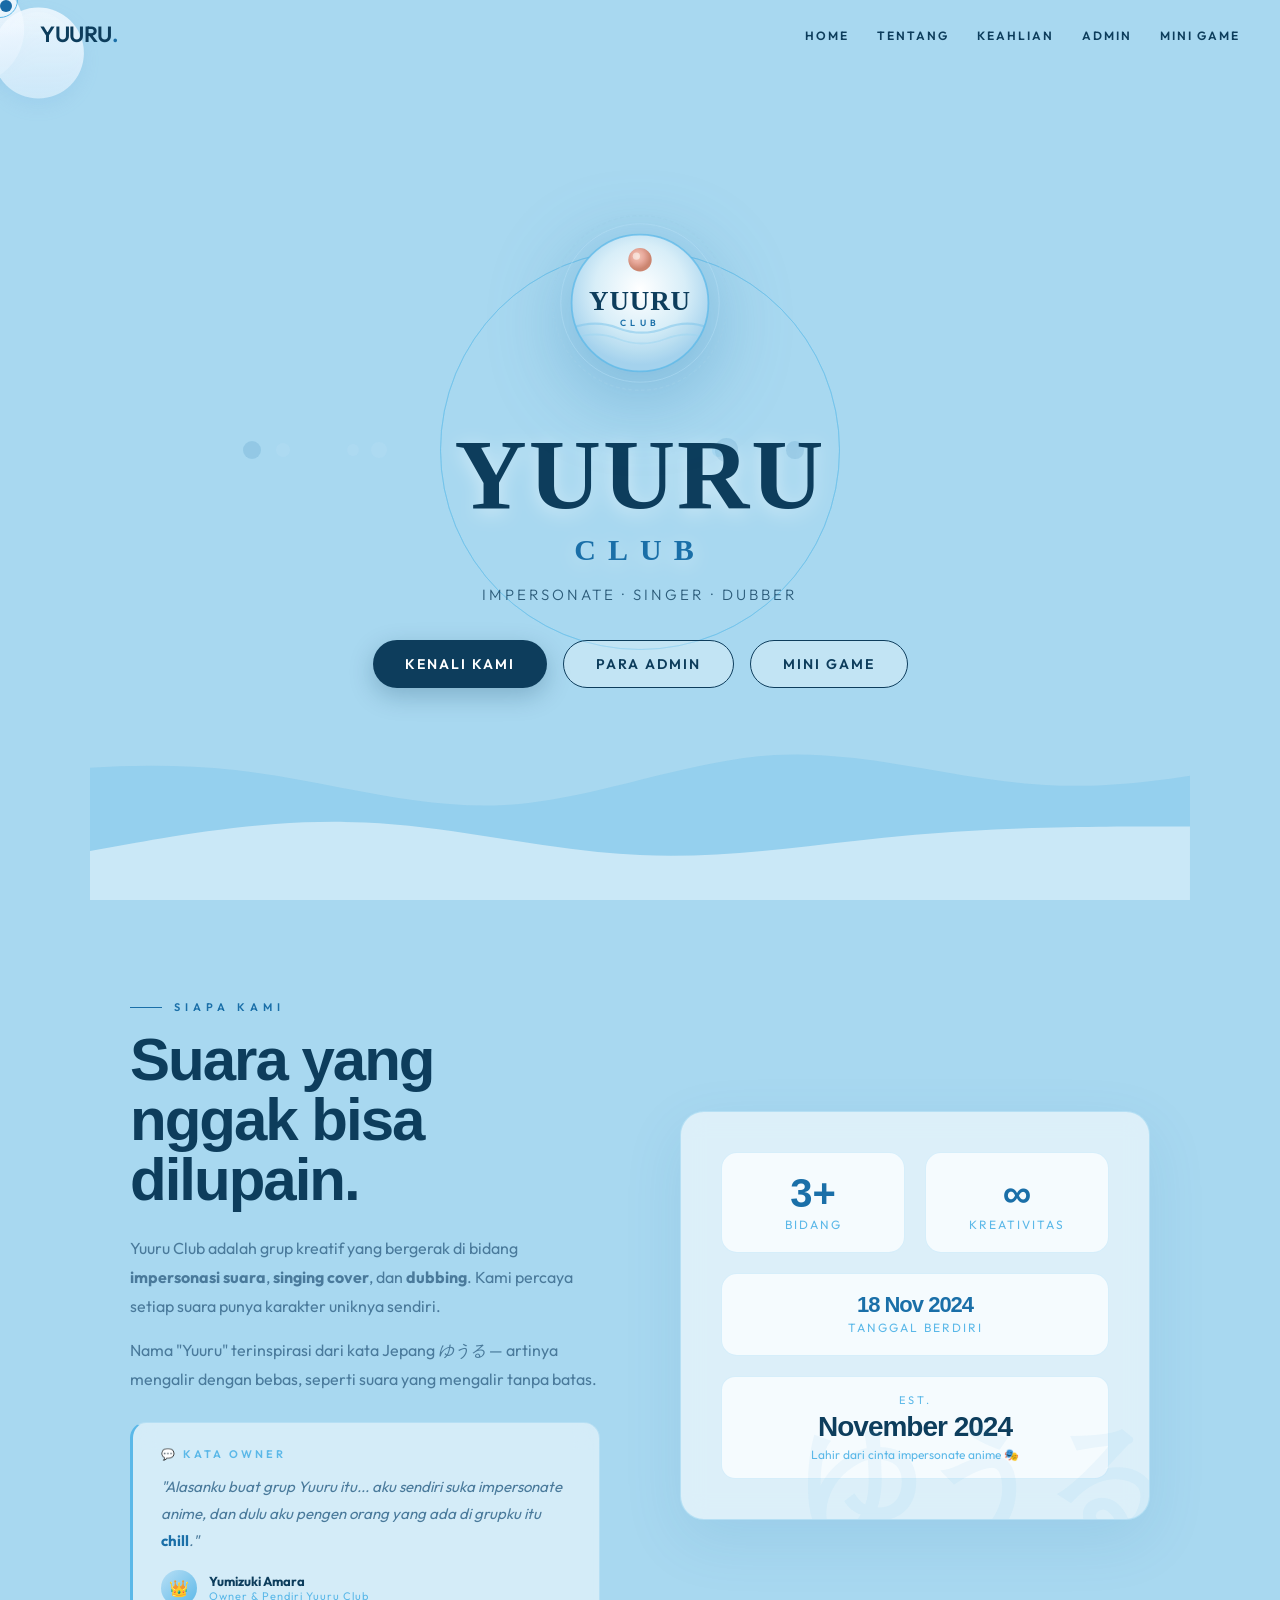
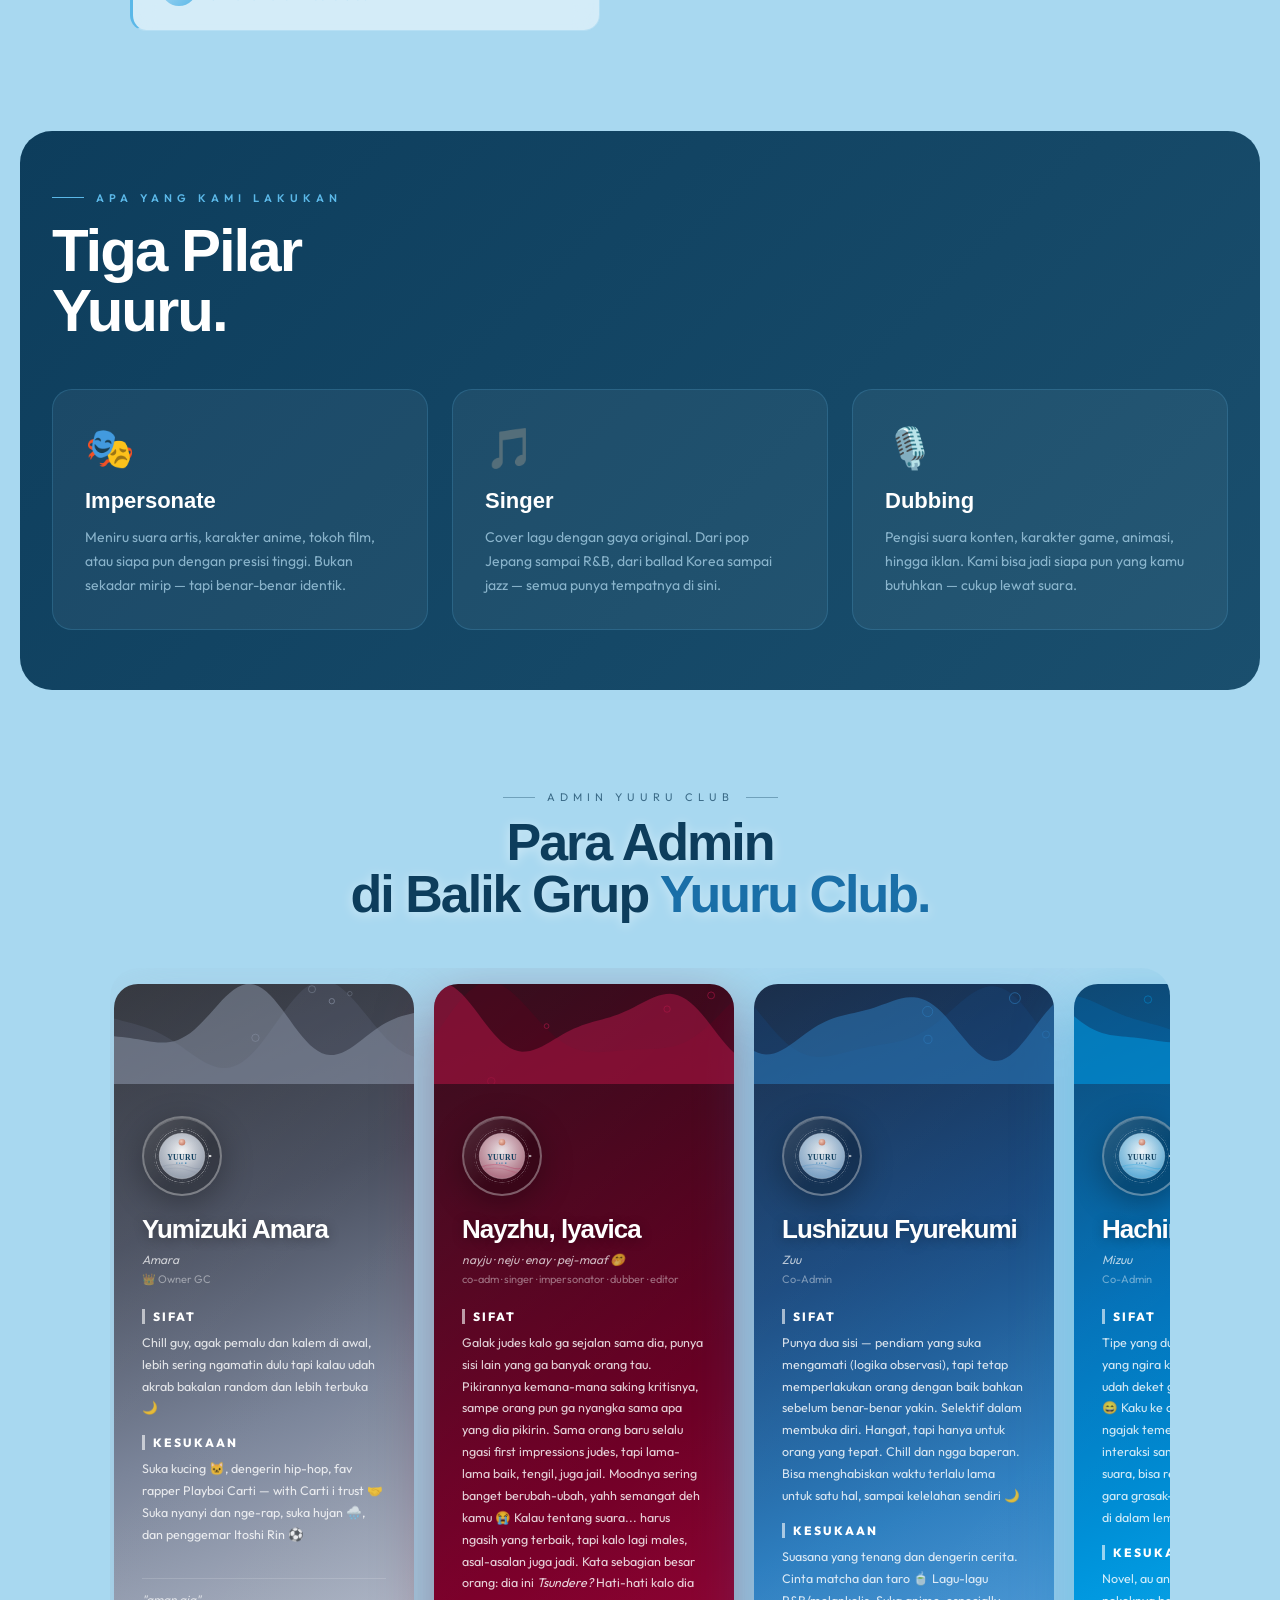
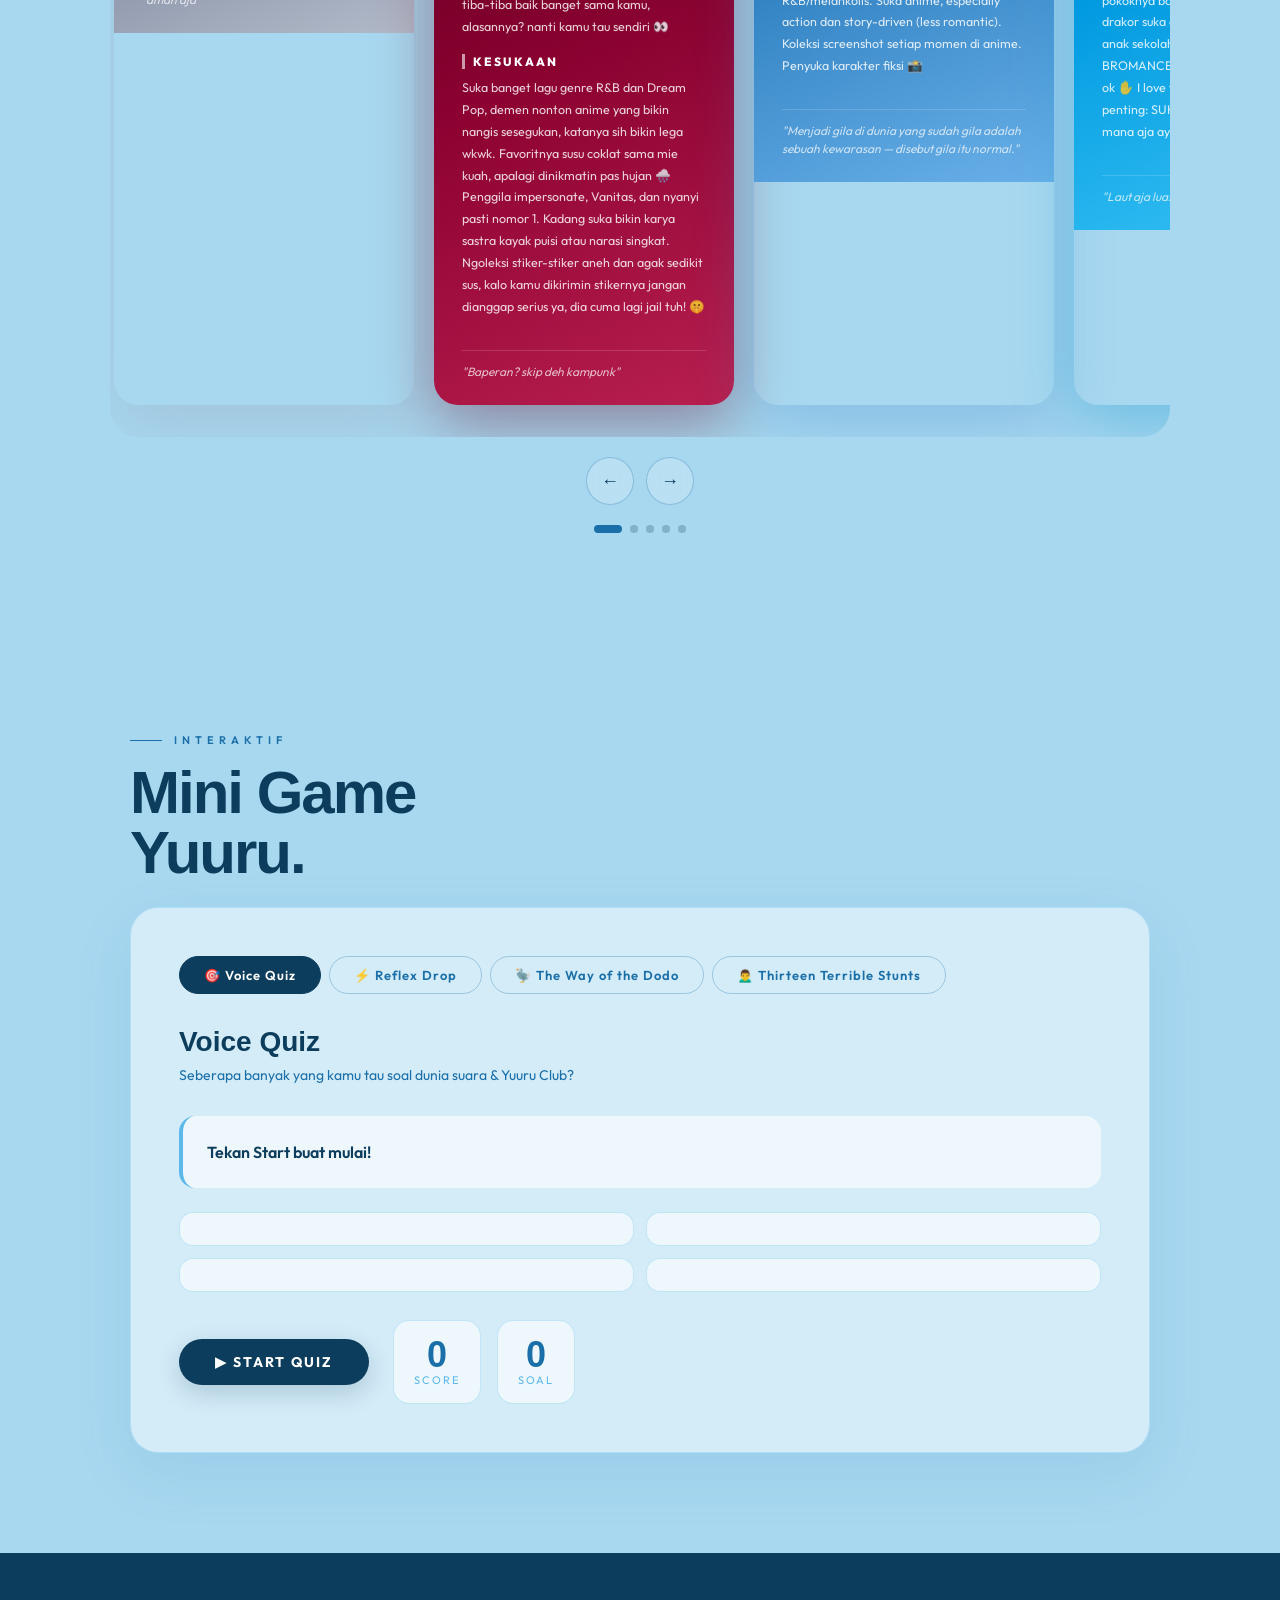
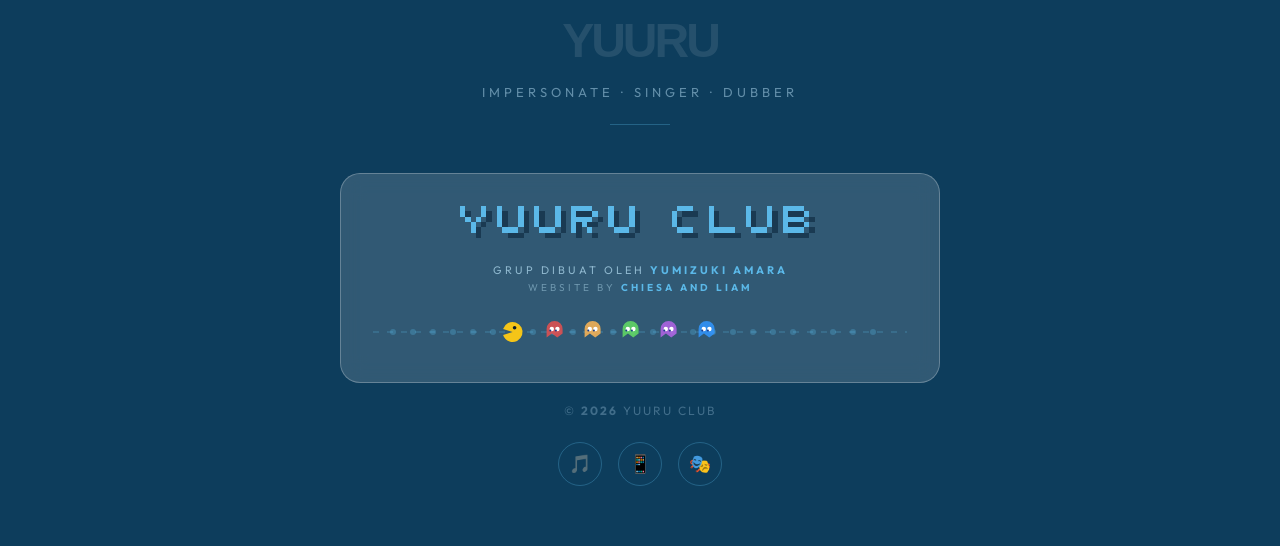
==== (index).html @ ce38c7dd "Rename index.html to (index).html" ====
<!DOCTYPE html>
<html lang="id">

<head>
  <meta charset="UTF-8">
  <meta name="viewport"
    content="width=device-width, initial-scale=1.0, maximum-scale=1.0, user-scalable=no, viewport-fit=cover">
  <meta name="apple-mobile-web-app-capable" content="yes">
  <title>YUURU CLUB</title>
  <link
    href="https://fonts.googleapis.com/css2?family=Playfair+Display:ital,wght@1,900&family=Outfit:wght@300;400;500;600;800&family=Press+Start+2P&display=swap"
    rel="stylesheet">

  <link rel="stylesheet" href="css/style.css">
  <style>
    /* Custom scrollbar for WebKit browsers */
    ::-webkit-scrollbar {
      width: 8px;
      height: 8px;
    }

    ::-webkit-scrollbar-track {
      background: transparent;
    }

    ::-webkit-scrollbar-thumb {
      background: rgba(255, 255, 255, 0.2);
      border-radius: 4px;
    }

    ::-webkit-scrollbar-thumb:hover {
      background: rgba(255, 255, 255, 0.4);
    }

    #year {
      font-weight: bold;
    }
  </style>
</head>

<body>

  <canvas id="bgCanvas"></canvas>
  <div class="cursor" id="cursor"></div>
  <div class="cursor-ring" id="cursorRing"></div>

  <!-- NAV -->
  <nav id="navbar">
    <div class="nav-brand">YUURU<span>.</span></div>
    <ul class="nav-links">
      <li><a href="#hero" data-scroll>Home</a></li>
      <li><a href="#about" data-scroll>Tentang</a></li>
      <li><a href="#skills" data-scroll>Keahlian</a></li>
      <li><a href="#admin-section" data-scroll>Admin</a></li>
      <li><a href="#game" data-scroll>Mini Game</a></li>
    </ul>
  </nav>

  <!-- HERO -->
  <section id="hero">
    <div class="wave-bg"></div>
    <div class="wave-bg2"></div>
    <div class="ripple-ring"
      style="width:400px;height:400px;top:50%;left:50%;transform:translate(-50%,-50%);animation-duration:4s;"></div>
    <div class="ripple-ring"
      style="width:400px;height:400px;top:50%;left:50%;transform:translate(-50%,-50%);animation-duration:4s;animation-delay:1.3s;">
    </div>
    <div class="ripple-ring"
      style="width:400px;height:400px;top:50%;left:50%;transform:translate(-50%,-50%);animation-duration:4s;animation-delay:2.6s;">
    </div>

    <div class="hero-content">
      <div class="logo-circle">
        <svg viewBox="0 0 200 200" xmlns="http://www.w3.org/2000/svg" width="180" height="180">
          <defs>
            <radialGradient id="bgGrad" cx="50%" cy="40%" r="55%">
              <stop offset="0%" stop-color="#ffffff" />
              <stop offset="60%" stop-color="#d8eef8" />
              <stop offset="100%" stop-color="#a8d4ee" />
            </radialGradient>
            <radialGradient id="orbGrad" cx="40%" cy="35%" r="55%">
              <stop offset="0%" stop-color="#f5c4b0" />
              <stop offset="50%" stop-color="#e8a090" />
              <stop offset="100%" stop-color="#c87860" />
            </radialGradient>
            <clipPath id="circleClip">
              <circle cx="100" cy="100" r="76" />
            </clipPath>
          </defs>
          <circle cx="100" cy="100" r="97" fill="none" stroke="#9ecfe8" stroke-width="1.5" stroke-dasharray="4 3"
            opacity="0.6" />
          <circle cx="100" cy="100" r="88" fill="none" stroke="#b8dff5" stroke-width="1" opacity="0.5" />
          <circle cx="100" cy="100" r="76" fill="url(#bgGrad)" />
          <g clip-path="url(#circleClip)" opacity="0.55">
            <path d="M24,128 Q50,118 76,128 Q102,138 128,128 Q154,118 176,128" fill="none" stroke="#7ec5ea"
              stroke-width="2.5" stroke-linecap="round" />
            <path d="M24,140 Q50,130 76,140 Q102,150 128,140 Q154,130 176,140" fill="none" stroke="#9ed5ee"
              stroke-width="2" stroke-linecap="round" />
            <path d="M24,128 Q50,118 76,128 Q102,138 128,128 Q154,118 176,128 L176,180 L24,180 Z" fill="#7ec5ea"
              fill-opacity="0.12" />
          </g>
          <circle cx="100" cy="52" r="13" fill="url(#orbGrad)" opacity="0.9" />
          <circle cx="96" cy="48" r="4" fill="rgba(255,255,255,0.5)" />
          <text x="100" y="108" text-anchor="middle" font-family="'Zen Kaku Gothic New',Georgia,serif" font-size="30"
            font-weight="900" fill="#0d3d5c" letter-spacing="1">YUURU</text>
          <text x="100" y="126" text-anchor="middle" font-family="'Outfit',Arial,sans-serif" font-size="10"
            font-weight="600" fill="#1a6fa8" letter-spacing="5">CLUB</text>
          <circle cx="100" cy="100" r="76" fill="none" stroke="#5bb8e8" stroke-width="2" opacity="0.7" />
        </svg>
      </div>
      <h1 class="hero-title">YUURU<span class="club">CLUB</span></h1>
      <p class="hero-tagline">Impersonate · Singer · Dubber</p>
      <div class="hero-btns">
        <button class="btn-primary" onclick="smooth(event,'about')">Kenali Kami</button>
        <button class="btn-outline" onclick="smooth(event,'admin-section')">Para Admin</button>
        <button class="btn-outline" onclick="smooth(event,'game')">Mini Game</button>
      </div>
    </div>
  </section>

  <!-- ABOUT -->
  <section id="about">
    <div class="about-text fade-up">
      <div class="section-label">Siapa Kami</div>
      <h2 class="section-title">Suara yang<br>nggak bisa<br>dilupain.</h2>
      <p>Yuuru Club adalah grup kreatif yang bergerak di bidang <strong>impersonasi suara</strong>, <strong>singing
          cover</strong>, dan <strong>dubbing</strong>. Kami percaya setiap suara punya karakter uniknya sendiri.</p>
      <p>Nama "Yuuru" terinspirasi dari kata Jepang <em>ゆうる</em> — artinya mengalir dengan bebas, seperti suara yang
        mengalir tanpa batas.</p>
      <div
        style="margin-top:28px;background:rgba(255,255,255,0.5);backdrop-filter:blur(12px);border:1px solid rgba(91,184,232,0.25);border-left:3px solid var(--sky);border-radius:16px;padding:24px 28px;">
        <div
          style="font-size:11px;letter-spacing:3px;text-transform:uppercase;color:var(--sky);margin-bottom:12px;font-weight:600">
          💬 Kata Owner</div>
        <p style="font-size:15px;line-height:1.8;color:#4a7a9b;font-style:italic;margin:0">"Alasanku buat grup Yuuru
          itu... aku sendiri suka impersonate anime, dan dulu aku pengen orang yang ada di grupku itu <strong
            style="color:var(--ocean);font-style:normal">chill</strong>."</p>
        <div style="margin-top:16px;display:flex;align-items:center;gap:12px;">
          <div
            style="width:36px;height:36px;border-radius:50%;background:linear-gradient(135deg,var(--mist),var(--sky));display:flex;align-items:center;justify-content:center;font-size:16px">
            👑</div>
          <div>
            <div style="font-size:13px;font-weight:700;color:var(--deep)">Yumizuki Amara</div>
            <div style="font-size:11px;color:var(--sky);letter-spacing:1px">Owner & Pendiri Yuuru Club</div>
          </div>
        </div>
      </div>
    </div>
    <div class="about-visual fade-up" style="animation-delay:0.2s">
      <div class="about-card">
        <div class="stat-grid">
          <div class="stat-item">
            <div class="stat-num">3+</div>
            <div class="stat-label">Bidang</div>
          </div>
          <div class="stat-item">
            <div class="stat-num">∞</div>
            <div class="stat-label">Kreativitas</div>
          </div>
          <div class="stat-item" style="grid-column:1/-1">
            <div class="stat-num" style="font-size:22px;letter-spacing:-1px">18 Nov 2024</div>
            <div class="stat-label">Tanggal Berdiri</div>
          </div>
        </div>
        <div
          style="margin-top:20px;background:rgba(255,255,255,0.7);border-radius:14px;padding:16px 20px;border:1px solid rgba(91,184,232,0.2);text-align:center;">
          <div style="font-size:11px;letter-spacing:3px;text-transform:uppercase;color:var(--sky);margin-bottom:4px">
            Est.</div>
          <div
            style="font-family:'Zen Kaku Gothic New',sans-serif;font-size:28px;font-weight:900;color:var(--deep);letter-spacing:-1px">
            November 2024</div>
          <div style="font-size:12px;color:var(--sky);margin-top:4px">Lahir dari cinta impersonate anime 🎭</div>
        </div>
      </div>
    </div>
  </section>

  <!-- SKILLS -->
  <div id="skills"
    style="border-radius:32px;margin:0 20px;padding:60px 32px;overflow:hidden;position:relative;z-index:2;background:linear-gradient(135deg,var(--deep) 0%,#1a4f6e 100%);">
    <div class="section-label" style="color:var(--sky)">Apa yang Kami Lakukan</div>
    <h2 class="section-title" style="color:#fff">Tiga Pilar<br>Yuuru.</h2>
    <div class="skills-grid">
      <div class="skill-card fade-up">
        <div class="skill-icon">🎭</div>
        <div class="skill-name">Impersonate</div>
        <div class="skill-desc">Meniru suara artis, karakter anime, tokoh film, atau siapa pun dengan presisi tinggi.
          Bukan sekadar mirip — tapi benar-benar identik.</div>
      </div>
      <div class="skill-card fade-up" style="animation-delay:0.15s">
        <div class="skill-icon">🎵</div>
        <div class="skill-name">Singer</div>
        <div class="skill-desc">Cover lagu dengan gaya original. Dari pop Jepang sampai R&B, dari ballad Korea sampai
          jazz — semua punya tempatnya di sini.</div>
      </div>
      <div class="skill-card fade-up" style="animation-delay:0.3s">
        <div class="skill-icon">🎙️</div>
        <div class="skill-name">Dubbing</div>
        <div class="skill-desc">Pengisi suara konten, karakter game, animasi, hingga iklan. Kami bisa jadi siapa pun
          yang kamu butuhkan — cukup lewat suara.</div>
      </div>
    </div>
  </div>

  <!-- ADMIN CARDS -->
  <div id="admin-section">
    <div class="admin-header">
      <div class="label">Admin Yuuru Club</div>
      <h2>Para Admin<br>di Balik Grup <span>Yuuru Club.</span></h2>
    </div>

    <div class="slider-wrapper">
      <div class="slider-track-outer">
        <div class="slider-track" id="sliderTrack">

          <!-- CARD 1 — SILVER — AMARA -->
          <div class="admin-card" style="box-shadow:0 20px 60px rgba(150,160,180,0.35)">
            <div class="card-inner">
              <div class="card-bg"
                style="background:linear-gradient(160deg,#2a2d35 0%,#4a5060 35%,#7a8499 65%,#b0b8c8 100%)"></div>
              <div class="card-shimmer"></div>
              <canvas class="ocean-canvas" id="ocean1"></canvas>
              <div class="card-content">
                <div class="avatar-ring"><svg viewBox="0 0 200 200" width="60" height="60"
                    xmlns="http://www.w3.org/2000/svg">
                    <defs>
                      <radialGradient id="av1bg" cx="50%" cy="40%" r="55%">
                        <stop offset="0%" stop-color="rgba(255,255,255,0.95)" />
                        <stop offset="100%" stop-color="rgba(200,210,225,0.7)" />
                      </radialGradient>
                      <radialGradient id="av1orb" cx="40%" cy="35%" r="55%">
                        <stop offset="0%" stop-color="#f5c4b0" />
                        <stop offset="100%" stop-color="#c87860" />
                      </radialGradient>
                      <clipPath id="cc1">
                        <circle cx="100" cy="100" r="76" />
                      </clipPath>
                    </defs>
                    <g class="logo-spin-outer">
                      <circle cx="100" cy="100" r="94" fill="none" stroke="rgba(255,255,255,0.2)" stroke-width="1"
                        stroke-dasharray="6 4" />
                      <circle cx="100" cy="100" r="88" fill="none" stroke="rgba(255,255,255,0.4)" stroke-width="1.5" />
                      <circle cx="194" cy="100" r="4" fill="rgba(255,255,255,0.8)" />
                    </g>
                    <g class="logo-spin-inner">
                      <circle cx="100" cy="100" r="82" fill="none" stroke="rgba(255,255,255,0.15)" stroke-width="1"
                        stroke-dasharray="3 6" />
                      <circle cx="100" cy="18" r="3" fill="rgba(255,255,255,0.6)" />
                    </g>
                    <circle cx="100" cy="100" r="76" fill="url(#av1bg)" />
                    <g clip-path="url(#cc1)" opacity="0.5">
                      <path d="M24,138 Q76,118 128,138 Q154,148 176,138" fill="none" stroke="rgba(122,132,153,0.8)"
                        stroke-width="2.5" stroke-linecap="round" />
                      <path d="M24,150 Q76,130 128,150 Q154,160 176,150" fill="none" stroke="rgba(122,132,153,0.6)"
                        stroke-width="2" stroke-linecap="round" />
                      <path d="M24,138 Q76,118 128,138 L176,180 L24,180Z" fill="rgba(122,132,153,0.12)" />
                    </g>
                    <circle cx="100" cy="54" r="11" fill="url(#av1orb)" opacity="0.9" /><text x="100" y="112"
                      text-anchor="middle" font-family="'Zen Kaku Gothic New',serif" font-size="26" font-weight="900"
                      fill="#0d3d5c" letter-spacing="1">YUURU</text><text x="100" y="126" text-anchor="middle"
                      font-family="'Outfit',sans-serif" font-size="8" font-weight="600" fill="#1a6fa8"
                      letter-spacing="4">CLUB</text>
                    <circle cx="100" cy="100" r="76" fill="none" stroke="rgba(255,255,255,0.6)" stroke-width="1.5" />
                  </svg></div>
                <div class="card-name">Yumizuki Amara</div>
                <div class="card-nickname"
                  style="font-size:12px;line-height:1.6;margin-bottom:20px;color:rgba(255,255,255,0.7);font-style:italic;">
                  Amara<br><span style="font-style:normal;font-size:11px;opacity:0.6">👑 Owner GC</span></div>
                <div style="margin-bottom:16px">
                  <div
                    style="font-size:12px;letter-spacing:2px;text-transform:uppercase;color:#fff;margin-bottom:8px;font-weight:800;font-family:'Outfit',sans-serif;border-left:3px solid rgba(255,255,255,0.6);padding-left:8px;">
                    Sifat</div>
                  <p
                    style="font-size:12.5px;color:rgba(255,255,255,0.82);line-height:1.75;font-family:'Outfit',sans-serif">
                    Chill guy, agak pemalu dan kalem di awal, lebih sering ngamatin dulu tapi kalau udah akrab bakalan
                    random dan lebih terbuka 🌙</p>
                </div>
                <div style="margin-bottom:16px">
                  <div
                    style="font-size:12px;letter-spacing:2px;text-transform:uppercase;color:#fff;margin-bottom:8px;font-weight:800;font-family:'Outfit',sans-serif;border-left:3px solid rgba(255,255,255,0.6);padding-left:8px;">
                    Kesukaan</div>
                  <p
                    style="font-size:12.5px;color:rgba(255,255,255,0.82);line-height:1.75;font-family:'Outfit',sans-serif">
                    Suka kucing 🐱, dengerin hip-hop, fav rapper Playboi Carti — with Carti i trust 🤝 Suka nyanyi dan
                    nge-rap, suka hujan 🌧️, dan penggemar Itoshi Rin ⚽</p>
                </div>
              </div>
              <div class="card-quote">"aman aja"</div>
            </div>
          </div>

          <!-- CARD 2 — MAROON — NAYZHU -->
          <div class="admin-card" style="box-shadow:0 20px 60px rgba(100,0,30,0.4)">
            <div class="card-inner">
              <div class="card-bg"
                style="background:linear-gradient(160deg,#2a0010 0%,#5c0020 35%,#8b0030 65%,#b5184a 100%)"></div>
              <div class="card-shimmer"></div>
              <canvas class="ocean-canvas" id="ocean2"></canvas>
              <div class="card-content">
                <div class="avatar-ring"><svg viewBox="0 0 200 200" width="60" height="60"
                    xmlns="http://www.w3.org/2000/svg">
                    <defs>
                      <radialGradient id="av2bg" cx="50%" cy="40%" r="55%">
                        <stop offset="0%" stop-color="rgba(255,255,255,0.9)" />
                        <stop offset="100%" stop-color="rgba(255,200,215,0.6)" />
                      </radialGradient>
                      <radialGradient id="av2orb" cx="40%" cy="35%" r="55%">
                        <stop offset="0%" stop-color="#f5c4b0" />
                        <stop offset="100%" stop-color="#c87860" />
                      </radialGradient>
                      <clipPath id="cc2">
                        <circle cx="100" cy="100" r="76" />
                      </clipPath>
                    </defs>
                    <g class="logo-spin-outer">
                      <circle cx="100" cy="100" r="94" fill="none" stroke="rgba(255,255,255,0.15)" stroke-width="1"
                        stroke-dasharray="6 4" />
                      <circle cx="100" cy="100" r="88" fill="none" stroke="rgba(255,255,255,0.3)" stroke-width="1.5" />
                      <circle cx="194" cy="100" r="4" fill="rgba(255,255,255,0.6)" />
                    </g>
                    <g class="logo-spin-inner">
                      <circle cx="100" cy="100" r="82" fill="none" stroke="rgba(255,255,255,0.12)" stroke-width="1"
                        stroke-dasharray="3 6" />
                      <circle cx="100" cy="18" r="3" fill="rgba(255,255,255,0.4)" />
                    </g>
                    <circle cx="100" cy="100" r="76" fill="url(#av2bg)" />
                    <g clip-path="url(#cc2)" opacity="0.5">
                      <path d="M24,138 Q76,118 128,138 Q154,148 176,138" fill="none" stroke="rgba(181,24,74,0.8)"
                        stroke-width="2.5" stroke-linecap="round" />
                      <path d="M24,150 Q76,130 128,150 Q154,160 176,150" fill="none" stroke="rgba(181,24,74,0.6)"
                        stroke-width="2" stroke-linecap="round" />
                      <path d="M24,138 Q76,118 128,138 L176,180 L24,180Z" fill="rgba(181,24,74,0.12)" />
                    </g>
                    <circle cx="100" cy="54" r="11" fill="url(#av2orb)" opacity="0.9" /><text x="100" y="112"
                      text-anchor="middle" font-family="'Zen Kaku Gothic New',serif" font-size="26" font-weight="900"
                      fill="#0d3d5c" letter-spacing="1">YUURU</text><text x="100" y="126" text-anchor="middle"
                      font-family="'Outfit',sans-serif" font-size="8" font-weight="600" fill="#1a6fa8"
                      letter-spacing="4">CLUB</text>
                    <circle cx="100" cy="100" r="76" fill="none" stroke="rgba(255,255,255,0.5)" stroke-width="1.5" />
                  </svg></div>
                <div class="card-name">Nayzhu, lyavica</div>
                <div class="card-nickname"
                  style="font-size:12px;line-height:1.6;margin-bottom:20px;color:rgba(255,255,255,0.7);font-style:italic;">
                  nayju · neju · enay · pej-maaf 🤭<br><span style="font-style:normal;font-size:11px;opacity:0.6">co-adm
                    · singer · impersonator · dubber · editor</span></div>
                <div style="margin-bottom:16px">
                  <div
                    style="font-size:12px;letter-spacing:2px;text-transform:uppercase;color:#fff;margin-bottom:8px;font-weight:800;font-family:'Outfit',sans-serif;border-left:3px solid rgba(255,255,255,0.6);padding-left:8px;">
                    Sifat</div>
                  <p
                    style="font-size:12.5px;color:rgba(255,255,255,0.82);line-height:1.75;font-family:'Outfit',sans-serif">
                    Galak judes kalo ga sejalan sama dia, punya sisi lain yang ga banyak orang tau. Pikirannya
                    kemana-mana saking kritisnya, sampe orang pun ga nyangka sama apa yang dia pikirin. Sama orang baru
                    selalu ngasi first impressions judes, tapi lama-lama baik, tengil, juga jail. Moodnya sering banget
                    berubah-ubah, yahh semangat deh kamu 😭 Kalau tentang suara... harus ngasih yang terbaik, tapi kalo
                    lagi males, asal-asalan juga jadi. Kata sebagian besar orang: dia ini <em>Tsundere?</em> Hati-hati
                    kalo dia tiba-tiba baik banget sama kamu, alasannya? nanti kamu tau sendiri 👀</p>
                </div>
                <div style="margin-bottom:16px">
                  <div
                    style="font-size:12px;letter-spacing:2px;text-transform:uppercase;color:#fff;margin-bottom:8px;font-weight:800;font-family:'Outfit',sans-serif;border-left:3px solid rgba(255,255,255,0.6);padding-left:8px;">
                    Kesukaan</div>
                  <p
                    style="font-size:12.5px;color:rgba(255,255,255,0.82);line-height:1.75;font-family:'Outfit',sans-serif">
                    Suka banget lagu genre R&B dan Dream Pop, demen nonton anime yang bikin nangis sesegukan, katanya
                    sih bikin lega wkwk. Favoritnya susu coklat sama mie kuah, apalagi dinikmatin pas hujan 🌧️ Penggila
                    impersonate, Vanitas, dan nyanyi pasti nomor 1. Kadang suka bikin karya sastra kayak puisi atau
                    narasi singkat. Ngoleksi stiker-stiker aneh dan agak sedikit sus, kalo kamu dikirimin stikernya
                    jangan dianggap serius ya, dia cuma lagi jail tuh! 🤫</p>
                </div>
              </div>
              <div class="card-quote">"Baperan? skip deh kampunk"</div>
            </div>
          </div>

          <!-- CARD 3 — BIRU LANGIT — ZUU -->
          <div class="admin-card" style="box-shadow:0 20px 60px rgba(56,130,200,0.3)">
            <div class="card-inner">
              <div class="card-bg"
                style="background:linear-gradient(160deg,#0d2240 0%,#1a4a80 35%,#2e7fc0 65%,#64aee8 100%)"></div>
              <div class="card-shimmer"></div>
              <canvas class="ocean-canvas" id="ocean3"></canvas>
              <div class="card-content">
                <div class="avatar-ring"><svg viewBox="0 0 200 200" width="60" height="60"
                    xmlns="http://www.w3.org/2000/svg">
                    <defs>
                      <radialGradient id="av3bg" cx="50%" cy="40%" r="55%">
                        <stop offset="0%" stop-color="rgba(255,255,255,0.9)" />
                        <stop offset="100%" stop-color="rgba(180,215,245,0.7)" />
                      </radialGradient>
                      <radialGradient id="av3orb" cx="40%" cy="35%" r="55%">
                        <stop offset="0%" stop-color="#f5c4b0" />
                        <stop offset="100%" stop-color="#c87860" />
                      </radialGradient>
                      <clipPath id="cc3">
                        <circle cx="100" cy="100" r="76" />
                      </clipPath>
                    </defs>
                    <g class="logo-spin-outer">
                      <circle cx="100" cy="100" r="94" fill="none" stroke="rgba(255,255,255,0.15)" stroke-width="1"
                        stroke-dasharray="6 4" />
                      <circle cx="100" cy="100" r="88" fill="none" stroke="rgba(255,255,255,0.3)" stroke-width="1.5" />
                      <circle cx="194" cy="100" r="4" fill="rgba(255,255,255,0.6)" />
                    </g>
                    <g class="logo-spin-inner">
                      <circle cx="100" cy="100" r="82" fill="none" stroke="rgba(255,255,255,0.12)" stroke-width="1"
                        stroke-dasharray="3 6" />
                      <circle cx="100" cy="18" r="3" fill="rgba(255,255,255,0.4)" />
                    </g>
                    <circle cx="100" cy="100" r="76" fill="url(#av3bg)" />
                    <g clip-path="url(#cc3)" opacity="0.5">
                      <path d="M24,138 Q76,118 128,138 Q154,148 176,138" fill="none" stroke="rgba(46,127,192,0.8)"
                        stroke-width="2.5" stroke-linecap="round" />
                      <path d="M24,150 Q76,130 128,150 Q154,160 176,150" fill="none" stroke="rgba(46,127,192,0.6)"
                        stroke-width="2" stroke-linecap="round" />
                      <path d="M24,138 Q76,118 128,138 L176,180 L24,180Z" fill="rgba(46,127,192,0.12)" />
                    </g>
                    <circle cx="100" cy="54" r="11" fill="url(#av3orb)" opacity="0.9" /><text x="100" y="112"
                      text-anchor="middle" font-family="'Zen Kaku Gothic New',serif" font-size="26" font-weight="900"
                      fill="#0d3d5c" letter-spacing="1">YUURU</text><text x="100" y="126" text-anchor="middle"
                      font-family="'Outfit',sans-serif" font-size="8" font-weight="600" fill="#1a6fa8"
                      letter-spacing="4">CLUB</text>
                    <circle cx="100" cy="100" r="76" fill="none" stroke="rgba(255,255,255,0.5)" stroke-width="1.5" />
                  </svg></div>
                <div class="card-name">Lushizuu Fyurekumi</div>
                <div class="card-nickname"
                  style="font-size:12px;line-height:1.6;margin-bottom:20px;color:rgba(255,255,255,0.7);font-style:italic;">
                  Zuu<br><span style="font-style:normal;font-size:11px;opacity:0.6">Co-Admin</span></div>
                <div style="margin-bottom:16px">
                  <div
                    style="font-size:12px;letter-spacing:2px;text-transform:uppercase;color:#fff;margin-bottom:8px;font-weight:800;font-family:'Outfit',sans-serif;border-left:3px solid rgba(255,255,255,0.6);padding-left:8px;">
                    Sifat</div>
                  <p
                    style="font-size:12.5px;color:rgba(255,255,255,0.82);line-height:1.75;font-family:'Outfit',sans-serif">
                    Punya dua sisi — pendiam yang suka mengamati (logika observasi), tapi tetap memperlakukan orang
                    dengan baik bahkan sebelum benar-benar yakin. Selektif dalam membuka diri. Hangat, tapi hanya untuk
                    orang yang tepat. Chill dan ngga baperan. Bisa menghabiskan waktu terlalu lama untuk satu hal,
                    sampai kelelahan sendiri 🌙</p>
                </div>
                <div style="margin-bottom:16px">
                  <div
                    style="font-size:12px;letter-spacing:2px;text-transform:uppercase;color:#fff;margin-bottom:8px;font-weight:800;font-family:'Outfit',sans-serif;border-left:3px solid rgba(255,255,255,0.6);padding-left:8px;">
                    Kesukaan</div>
                  <p
                    style="font-size:12.5px;color:rgba(255,255,255,0.82);line-height:1.75;font-family:'Outfit',sans-serif">
                    Suasana yang tenang dan dengerin cerita. Cinta matcha dan taro 🍵 Lagu-lagu R&B/melankolis. Suka
                    anime, especially action dan story-driven (less romantic). Koleksi screenshot setiap momen di anime.
                    Penyuka karakter fiksi 📸</p>
                </div>
              </div>
              <div class="card-quote">"Menjadi gila di dunia yang sudah gila adalah sebuah kewarasan — disebut gila itu
                normal."</div>
            </div>
          </div>

          <!-- CARD 4 — BIRU LAUT — MIZUU -->
          <div class="admin-card" style="box-shadow:0 20px 60px rgba(0,140,200,0.35)">
            <div class="card-inner">
              <div class="card-bg"
                style="background:linear-gradient(160deg,#003d6b 0%,#0070b8 35%,#0099e0 65%,#33c1f5 100%)"></div>
              <div class="card-shimmer"></div>
              <canvas class="ocean-canvas" id="ocean4"></canvas>
              <div class="card-content">
                <div class="avatar-ring"><svg viewBox="0 0 200 200" width="60" height="60"
                    xmlns="http://www.w3.org/2000/svg">
                    <defs>
                      <radialGradient id="av4bg" cx="50%" cy="40%" r="55%">
                        <stop offset="0%" stop-color="rgba(255,255,255,0.95)" />
                        <stop offset="100%" stop-color="rgba(150,220,255,0.7)" />
                      </radialGradient>
                      <radialGradient id="av4orb" cx="40%" cy="35%" r="55%">
                        <stop offset="0%" stop-color="#f5c4b0" />
                        <stop offset="100%" stop-color="#c87860" />
                      </radialGradient>
                      <clipPath id="cc4">
                        <circle cx="100" cy="100" r="76" />
                      </clipPath>
                    </defs>
                    <g class="logo-spin-outer">
                      <circle cx="100" cy="100" r="94" fill="none" stroke="rgba(255,255,255,0.15)" stroke-width="1"
                        stroke-dasharray="6 4" />
                      <circle cx="100" cy="100" r="88" fill="none" stroke="rgba(255,255,255,0.3)" stroke-width="1.5" />
                      <circle cx="194" cy="100" r="4" fill="rgba(255,255,255,0.6)" />
                    </g>
                    <g class="logo-spin-inner">
                      <circle cx="100" cy="100" r="82" fill="none" stroke="rgba(255,255,255,0.12)" stroke-width="1"
                        stroke-dasharray="3 6" />
                      <circle cx="100" cy="18" r="3" fill="rgba(255,255,255,0.4)" />
                    </g>
                    <circle cx="100" cy="100" r="76" fill="url(#av4bg)" />
                    <g clip-path="url(#cc4)" opacity="0.5">
                      <path d="M24,138 Q76,118 128,138 Q154,148 176,138" fill="none" stroke="rgba(0,153,224,0.8)"
                        stroke-width="2.5" stroke-linecap="round" />
                      <path d="M24,150 Q76,130 128,150 Q154,160 176,150" fill="none" stroke="rgba(0,153,224,0.6)"
                        stroke-width="2" stroke-linecap="round" />
                      <path d="M24,138 Q76,118 128,138 L176,180 L24,180Z" fill="rgba(0,153,224,0.12)" />
                    </g>
                    <circle cx="100" cy="54" r="11" fill="url(#av4orb)" opacity="0.9" /><text x="100" y="112"
                      text-anchor="middle" font-family="'Zen Kaku Gothic New',serif" font-size="26" font-weight="900"
                      fill="#0d3d5c" letter-spacing="1">YUURU</text><text x="100" y="126" text-anchor="middle"
                      font-family="'Outfit',sans-serif" font-size="8" font-weight="600" fill="#1a6fa8"
                      letter-spacing="4">CLUB</text>
                    <circle cx="100" cy="100" r="76" fill="none" stroke="rgba(255,255,255,0.5)" stroke-width="1.5" />
                  </svg></div>
                <div class="card-name">Hachimizuu</div>
                <div class="card-nickname"
                  style="font-size:12px;line-height:1.6;margin-bottom:20px;color:rgba(255,255,255,0.7);font-style:italic;">
                  Mizuu<br><span style="font-style:normal;font-size:11px;opacity:0.6">Co-Admin</span></div>
                <div style="margin-bottom:16px">
                  <div
                    style="font-size:12px;letter-spacing:2px;text-transform:uppercase;color:#fff;margin-bottom:8px;font-weight:800;font-family:'Outfit',sans-serif;border-left:3px solid rgba(255,255,255,0.6);padding-left:8px;">
                    Sifat</div>
                  <p
                    style="font-size:12.5px;color:rgba(255,255,255,0.82);line-height:1.75;font-family:'Outfit',sans-serif">
                    Tipe yang duluan ngajak kenalan — banyak yang ngira kalem dan ramah, padahal kalo udah deket gabisa
                    diem dan ceplas-ceplos 😄 Kaku ke orang baru, tapi jangan ragu ngajak temenan, dia seneng banget
                    interaksi sama orang baru! Perfeksionis soal suara, bisa rekam berpuluh-puluh kali gara-gara
                    grasak-grusuk — bahkan rela rekaman di dalam lemari kalau rumah lagi berisik 🗄️</p>
                </div>
                <div style="margin-bottom:16px">
                  <div
                    style="font-size:12px;letter-spacing:2px;text-transform:uppercase;color:#fff;margin-bottom:8px;font-weight:800;font-family:'Outfit',sans-serif;border-left:3px solid rgba(255,255,255,0.6);padding-left:8px;">
                    Kesukaan</div>
                  <p
                    style="font-size:12.5px;color:rgba(255,255,255,0.82);line-height:1.75;font-family:'Outfit',sans-serif">
                    Novel, au angst, anime, drakor, kpop — pokoknya banyak! Anime suka genre action, drakor suka
                    action-thriller apalagi yang anak sekolah berantem. Yang paling suka BROMANCE kpop — bromance ya,
                    not BL ok ✋ I love friendship! Dan yang paling penting: SUKA LAUT banget banget 🌊 ke mana aja ayo,
                    asal ada laut!</p>
                </div>
              </div>
              <div class="card-quote">"Laut aja luas, masa hati aku sempit."</div>
            </div>
          </div>

          <!-- CARD 5 — TELUR ASIN — SEBAS -->
          <div class="admin-card" style="box-shadow:0 20px 60px rgba(80,140,150,0.3)">
            <div class="card-inner">
              <div class="card-bg"
                style="background:linear-gradient(160deg,#1a3a3f 0%,#2a6570 35%,#4a9aa8 65%,#7ec8d4 100%)"></div>
              <div class="card-shimmer"></div>
              <canvas class="ocean-canvas" id="ocean5"></canvas>
              <div class="card-content">
                <div class="avatar-ring"><svg viewBox="0 0 200 200" width="60" height="60"
                    xmlns="http://www.w3.org/2000/svg">
                    <defs>
                      <radialGradient id="av5bg" cx="50%" cy="40%" r="55%">
                        <stop offset="0%" stop-color="rgba(255,255,255,0.9)" />
                        <stop offset="100%" stop-color="rgba(180,220,225,0.6)" />
                      </radialGradient>
                      <radialGradient id="av5orb" cx="40%" cy="35%" r="55%">
                        <stop offset="0%" stop-color="#f5c4b0" />
                        <stop offset="100%" stop-color="#c87860" />
                      </radialGradient>
                      <clipPath id="cc5">
                        <circle cx="100" cy="100" r="76" />
                      </clipPath>
                    </defs>
                    <g class="logo-spin-outer">
                      <circle cx="100" cy="100" r="94" fill="none" stroke="rgba(255,255,255,0.15)" stroke-width="1"
                        stroke-dasharray="6 4" />
                      <circle cx="100" cy="100" r="88" fill="none" stroke="rgba(255,255,255,0.3)" stroke-width="1.5" />
                      <circle cx="194" cy="100" r="4" fill="rgba(255,255,255,0.6)" />
                    </g>
                    <g class="logo-spin-inner">
                      <circle cx="100" cy="100" r="82" fill="none" stroke="rgba(255,255,255,0.12)" stroke-width="1"
                        stroke-dasharray="3 6" />
                      <circle cx="100" cy="18" r="3" fill="rgba(255,255,255,0.4)" />
                    </g>
                    <circle cx="100" cy="100" r="76" fill="url(#av5bg)" />
                    <g clip-path="url(#cc5)" opacity="0.5">
                      <path d="M24,138 Q76,118 128,138 Q154,148 176,138" fill="none" stroke="rgba(74,154,168,0.8)"
                        stroke-width="2.5" stroke-linecap="round" />
                      <path d="M24,150 Q76,130 128,150 Q154,160 176,150" fill="none" stroke="rgba(74,154,168,0.6)"
                        stroke-width="2" stroke-linecap="round" />
                      <path d="M24,138 Q76,118 128,138 L176,180 L24,180Z" fill="rgba(74,154,168,0.12)" />
                    </g>
                    <circle cx="100" cy="54" r="11" fill="url(#av5orb)" opacity="0.9" /><text x="100" y="112"
                      text-anchor="middle" font-family="'Zen Kaku Gothic New',serif" font-size="26" font-weight="900"
                      fill="#0d3d5c" letter-spacing="1">YUURU</text><text x="100" y="126" text-anchor="middle"
                      font-family="'Outfit',sans-serif" font-size="8" font-weight="600" fill="#1a6fa8"
                      letter-spacing="4">CLUB</text>
                    <circle cx="100" cy="100" r="76" fill="none" stroke="rgba(255,255,255,0.5)" stroke-width="1.5" />
                  </svg></div>
                <div class="card-name">Tamaya Rei (Sebas)</div>
                <div class="card-nickname"
                  style="font-size:12px;line-height:1.6;margin-bottom:20px;color:rgba(255,255,255,0.7);font-style:italic;">
                  Sebas · Tama<br><span style="font-style:normal;font-size:11px;opacity:0.6">co-adm · multi role</span>
                </div>
                <div style="margin-bottom:16px">
                  <div
                    style="font-size:12px;letter-spacing:2px;text-transform:uppercase;color:#fff;margin-bottom:8px;font-weight:800;font-family:'Outfit',sans-serif;border-left:3px solid rgba(255,255,255,0.6);padding-left:8px;">
                    Sifat</div>
                  <p
                    style="font-size:12.5px;color:rgba(255,255,255,0.82);line-height:1.75;font-family:'Outfit',sans-serif">
                    Orangnya asik, suka bercanda dan absurd dari segi sifat, tapi tetep tegas sebagai admin Yuuru.
                    Selera humor yang selalu nyambung dalam segala hal, perhatian ke semua admin dan member Yuuru.
                    Selalu asik ke orang baru, dan kalo udah kenal lama... makin absurd dan seru buat diajak ngobrol dan
                    ketawa bareng 😄</p>
                </div>
                <div style="margin-bottom:16px">
                  <div
                    style="font-size:12px;letter-spacing:2px;text-transform:uppercase;color:#fff;margin-bottom:8px;font-weight:800;font-family:'Outfit',sans-serif;border-left:3px solid rgba(255,255,255,0.6);padding-left:8px;">
                    Kesukaan</div>
                  <p
                    style="font-size:12.5px;color:rgba(255,255,255,0.82);line-height:1.75;font-family:'Outfit',sans-serif">
                    Suka lagu rap dan lagu Jepang. Rap favoritnya Godzilla, Just Landed in Brooklyn, dll. Lagu Jepang
                    yang disukai: Yoru ni Kakeru, Overdose, Matsuri 🎵</p>
                </div>
              </div>
              <div class="card-quote">"Lu rispekhh lu asikhh gw asikhh kita asikhh"</div>
            </div>
          </div>

        </div>
      </div>
      <div class="slider-arrows">
        <button class="arrow-btn" onclick="slide(-1)">←</button>
        <button class="arrow-btn" onclick="slide(1)">→</button>
      </div>
      <div class="slider-dots" id="sliderDots"></div>
    </div>
  </div>

  <!-- GAME -->
  <section id="game">
    <div class="section-label fade-up">Interaktif</div>
    <h2 class="section-title fade-up">Mini Game<br>Yuuru.</h2>
    <div class="game-container fade-up">
      <div class="game-tabs">
        <button class="tab-btn active" onclick="switchGame('quiz')">🎯 Voice Quiz</button>
        <button class="tab-btn" onclick="switchGame('reflex')">⚡ Reflex Drop</button>
        <!-- <button class="tab-btn" onclick="switchGame('pitch')">🎵 Pitch Match</button> -->
        <button class="tab-btn" onclick="window.location.href='assets/thewayofthedodo.html'">🦤 The Way of the
          Dodo</button>
        <button class="tab-btn" onclick="window.location.href='assets/thirteenterriblestunts.html'">🙍‍♂️ Thirteen
          Terrible Stunts</button>

      </div>
      <div id="quizGame">
        <div class="game-title">Voice Quiz</div>
        <div class="game-subtitle">Seberapa banyak yang kamu tau soal dunia suara & Yuuru Club?</div>
        <div class="quiz-question" id="quizQuestion">Tekan Start buat mulai!</div>
        <div class="quiz-options"><button class="quiz-opt" id="qo1" onclick="answerQuiz(0)" disabled></button><button
            class="quiz-opt" id="qo2" onclick="answerQuiz(1)" disabled></button><button class="quiz-opt" id="qo3"
            onclick="answerQuiz(2)" disabled></button><button class="quiz-opt" id="qo4" onclick="answerQuiz(3)"
            disabled></button></div>
        <div style="display:flex;align-items:center;gap:24px;margin-top:28px;flex-wrap:wrap">
          <button class="game-btn" id="quizStartBtn" onclick="startQuiz()">▶ Start Quiz</button>
          <div class="game-score-display">
            <div class="score-box">
              <div class="score-num" id="quizScore">0</div>
              <div class="score-label">Score</div>
            </div>
            <div class="score-box">
              <div class="score-num" id="quizQ">0</div>
              <div class="score-label">Soal</div>
            </div>
          </div>
          <div class="game-result" id="quizResult"></div>
        </div>
      </div>
      <div id="reflexGame" style="display:none">
        <div class="game-title">Reflex Drop ⚡</div>
        <div class="game-subtitle">Klik lingkaran biru secepat mungkin sebelum hilang!</div>
        <div id="reflexArena"
          style="width:100%;height:280px;background:linear-gradient(135deg,rgba(13,61,92,0.9),rgba(26,111,168,0.7));border-radius:20px;position:relative;overflow:hidden;border:1px solid rgba(91,184,232,0.3);margin-bottom:24px;">
          <div
            style="position:absolute;top:50%;left:50%;transform:translate(-50%,-50%);text-align:center;color:rgba(255,255,255,0.4);font-size:14px;letter-spacing:2px"
            id="reflexHint">Tekan Start!</div>
        </div>
        <div style="display:flex;align-items:center;gap:24px;flex-wrap:wrap">
          <button class="game-btn" id="reflexStartBtn" onclick="startReflex()">▶ Start</button>
          <div class="game-score-display">
            <div class="score-box">
              <div class="score-num" id="reflexScore">0</div>
              <div class="score-label">Hit</div>
            </div>
            <div class="score-box">
              <div class="score-num" id="reflexMiss">0</div>
              <div class="score-label">Miss</div>
            </div>
            <div class="score-box">
              <div class="score-num" id="reflexTime">20</div>
              <div class="score-label">Detik</div>
            </div>
          </div>
        </div>
      </div>
      <div id="pitchGame" style="display:none">
        <div class="game-title">Pitch Match 🎵</div>
        <div class="game-subtitle">Tebak suara yang cocok buat karakter ini!</div>
        <div class="pitch-game">
          <div class="pitch-display">
            <div class="pitch-wave" id="pitchWave">
              <div class="pitch-bar idle"></div>
              <div class="pitch-bar idle"></div>
              <div class="pitch-bar idle"></div>
              <div class="pitch-bar idle"></div>
              <div class="pitch-bar idle"></div>
              <div class="pitch-bar idle"></div>
              <div class="pitch-bar idle"></div>
              <div class="pitch-bar idle"></div>
              <div class="pitch-bar idle"></div>
              <div class="pitch-bar idle"></div>
              <div class="pitch-bar idle"></div>
              <div class="pitch-bar idle"></div>
            </div>
            <div class="pitch-target" id="pitchTarget">?<small id="pitchTargetSub">Tekan Start</small></div>
          </div>
          <div style="display:grid;grid-template-columns:1fr 1fr;gap:12px;width:100%;max-width:500px">
            <button class="quiz-opt" id="pc1" disabled onclick="answerPitch(0)"></button><button class="quiz-opt"
              id="pc2" disabled onclick="answerPitch(1)"></button><button class="quiz-opt" id="pc3" disabled
              onclick="answerPitch(2)"></button><button class="quiz-opt" id="pc4" disabled
              onclick="answerPitch(3)"></button>
          </div>
          <div style="display:flex;align-items:center;gap:24px;flex-wrap:wrap;justify-content:center">
            <button class="game-btn" id="pitchStartBtn" onclick="startPitch()">▶ Start</button>
            <div class="game-score-display">
              <div class="score-box">
                <div class="score-num" id="pitchScore">0</div>
                <div class="score-label">Score</div>
              </div>
              <div class="score-box">
                <div class="score-num" id="pitchQ">0</div>
                <div class="score-label">Soal</div>
              </div>
            </div>
            <div class="game-result" id="pitchResult"></div>
          </div>
        </div>
      </div>
    </div>
  </section>

  <!-- FOOTER -->
  <footer>
    <div class="footer-brand">YUURU</div>
    <div class="footer-tagline">Impersonate · Singer · Dubber</div>
    <div class="footer-divider"></div>

    <div class="footer-card">
      <canvas id="mcText" style="image-rendering:pixelated;max-width:100%;margin-bottom:12px;"></canvas>
      <br>
      <p
        style="color:rgba(184,223,245,0.7);font-size:11px;letter-spacing:3px;text-transform:uppercase;font-family:'Outfit',sans-serif;margin-top:6px;">
        Grup dibuat oleh <strong style="color:var(--sky)">Yumizuki Amara</strong></p>
      <p
        style="color:rgba(184,223,245,0.45);font-size:10px;letter-spacing:3px;text-transform:uppercase;font-family:'Outfit',sans-serif;margin-top:4px;">
        Website by <strong style="color:var(--sky)">Chiesa and Liam</strong></p>
      <div style="position:relative;width:100%;height:36px;margin-top:20px;overflow:hidden;">
        <div
          style="position:absolute;top:50%;left:0;right:0;height:2px;transform:translateY(-50%);background:repeating-linear-gradient(90deg,rgba(91,184,232,0.2) 0px,rgba(91,184,232,0.2) 6px,transparent 6px,transparent 14px);">
        </div>
        <canvas id="pacCanvas" style="position:absolute;inset:0;width:100%;height:100%;"></canvas>
      </div>
    </div>

    <p style="color:rgba(184,223,245,0.3);font-size:12px;letter-spacing:2px;margin-top:16px">© <span id="year"></span>
      YUURU CLUB</p>
    <div class="social-links">
      <a href="#" class="social-link">🎵</a>
      <a href="#" class="social-link">📱</a>
      <a href="#" class="social-link">🎭</a>
    </div>
  </footer>

  <!-- <footer class="footer">
    <div class="footer-container">

      <div class="footer-brand">
        <h2>YUURU CLUB</h2>
        <p>Creative community & digital space.</p>
      </div>

      <div class="footer-links">
        <a href="#">Home</a>
        <a href="#">About</a>
        <a href="#">Projects</a>
        <a href="#">Contact</a>
      </div>

      <div class="footer-social">
        <a href="#">Instagram</a>
        <a href="#">Twitter</a>
        <a href="#">Discord</a>
      </div>

    </div>

    <div class="footer-bottom">
      <p>© <span id="year"></span> YUURU CLUB. All rights reserved.</p>
    </div>
  </footer>

  <style>
    .footer {
      background: #0f172a;
      color: rgba(255, 255, 255, 0.7);
      padding: 40px 20px 20px;
      font-family: Arial, sans-serif;
    }

    .footer-container {
      display: flex;
      flex-wrap: wrap;
      justify-content: space-between;
      gap: 30px;
      margin-bottom: 20px;
    }

    .footer-brand h2 {
      color: #fff;
      margin-bottom: 8px;
    }

    .footer-links a,
    .footer-social a {
      display: block;
      color: rgba(255, 255, 255, 0.7);
      text-decoration: none;
      margin-bottom: 6px;
      transition: 0.3s;
    }

    .footer-links a:hover,
    .footer-social a:hover {
      color: #38bdf8;
    }

    .footer-bottom {
      text-align: center;
      font-size: 13px;
      border-top: 1px solid rgba(255, 255, 255, 0.1);
      padding-top: 15px;
    }
  </style>

  <script>
    document.getElementById("year").textContent = new Date().getFullYear();
  </script> -->

  <script src="js/script.js"></script>
  <script>
    // Set current year in footer
    document.getElementById('year').textContent = new Date().getFullYear();
  </script>
</body>

</html>
---- css/style.css ----
:root {
    --ocean: #1a6fa8;
    --sky: #5bb8e8;
    --mist: #b8dff5;
    --foam: #e8f6fd;
    --deep: #0d3d5c;
    --blush: #e8a090;
    --pearl: #f5f9fd;
}

* {
    margin: 0;
    padding: 0;
    box-sizing: border-box;
    -webkit-tap-highlight-color: transparent;
}

html {
    width: 100%;
    overflow-x: hidden;
}

body {
    font-family: 'Outfit', sans-serif;
    background: #a8d8f0;
    color: var(--deep);
    overflow-x: hidden;
    -webkit-overflow-scrolling: touch;
}

/* BG Canvas - fixed behind everything */
#bgCanvas {
    position: fixed;
    inset: 0;
    width: 100%;
    height: 100%;
    pointer-events: none;
    z-index: 0;
}

/* Scrollbar */
::-webkit-scrollbar {
    width: 4px;
}

::-webkit-scrollbar-track {
    background: rgba(255, 255, 255, 0.2);
}

::-webkit-scrollbar-thumb {
    background: var(--sky);
    border-radius: 2px;
}

/* ─── CURSOR ─── */
.cursor {
    width: 12px;
    height: 12px;
    background: var(--ocean);
    border-radius: 50%;
    position: fixed;
    pointer-events: none;
    z-index: 9999;
    transition: transform 0.15s ease;
    mix-blend-mode: multiply;
}

.cursor-ring {
    width: 36px;
    height: 36px;
    border: 1.5px solid var(--sky);
    border-radius: 50%;
    position: fixed;
    pointer-events: none;
    z-index: 9998;
    transition: all 0.3s cubic-bezier(0.23, 1, 0.32, 1);
}

/* ─── NAV ─── */
nav {
    position: fixed;
    top: 0;
    left: 0;
    right: 0;
    z-index: 1000;
    padding: 20px 40px;
    display: flex;
    align-items: center;
    justify-content: space-between;
    transition: all 0.4s ease;
}

nav.scrolled {
    background: rgba(168, 216, 240, 0.9);
    backdrop-filter: blur(16px);
    padding: 14px 40px;
    box-shadow: 0 2px 20px rgba(26, 111, 168, 0.15);
}

.nav-brand {
    font-family: 'Outfit', sans-serif;
    font-weight: 600;
    font-size: 22px;
    font-style: normal;
    color: var(--deep);
    letter-spacing: -0.5px;
}

.nav-brand span {
    color: var(--ocean);
}

.nav-links {
    display: flex;
    gap: 28px;
    list-style: none;
}

.nav-links a {
    color: var(--deep);
    text-decoration: none;
    font-size: 12px;
    font-weight: 600;
    letter-spacing: 2px;
    text-transform: uppercase;
    cursor: none;
    position: relative;
    transition: color 0.2s;
}

.nav-links a::after {
    content: '';
    position: absolute;
    bottom: -4px;
    left: 0;
    right: 0;
    height: 1px;
    background: var(--deep);
    transform: scaleX(0);
    transition: transform 0.3s;
}

.nav-links a:hover::after {
    transform: scaleX(1);
}

@media(max-width:768px) {
    .nav-links {
        display: none;
    }

    nav {
        padding: 16px 24px;
    }
}

/* ─── HERO ─── */
#hero {
    min-height: 100vh;
    position: relative;
    display: flex;
    align-items: center;
    justify-content: center;
    overflow: hidden;
}

.wave-bg {
    position: absolute;
    bottom: 0;
    left: 0;
    right: 0;
    height: 300px;
    background: url("data:image/svg+xml,%3Csvg xmlns='http://www.w3.org/2000/svg' viewBox='0 0 1440 320'%3E%3Cpath fill='%235bb8e8' fill-opacity='0.25' d='M0,192L48,186.7C96,181,192,171,288,181.3C384,192,480,224,576,218.7C672,213,768,171,864,165.3C960,160,1056,192,1152,197.3C1248,203,1344,181,1392,170.7L1440,160L1440,320L1392,320C1344,320,1248,320,1152,320C1056,320,960,320,864,320C768,320,672,320,576,320C480,320,384,320,288,320C192,320,96,320,48,320L0,320Z'%3E%3C/path%3E%3C/svg%3E") no-repeat bottom;
    background-size: cover;
    animation: waveDrift 6s ease-in-out infinite alternate;
}

.wave-bg2 {
    position: absolute;
    bottom: 0;
    left: 0;
    right: 0;
    height: 200px;
    background: url("data:image/svg+xml,%3Csvg xmlns='http://www.w3.org/2000/svg' viewBox='0 0 1440 320'%3E%3Cpath fill='rgba(255,255,255,0.5)' d='M0,256L60,245.3C120,235,240,213,360,218.7C480,224,600,256,720,261.3C840,267,960,245,1080,234.7C1200,224,1320,224,1380,224L1440,224L1440,320L1380,320C1320,320,1200,320,1080,320C960,320,840,320,720,320C600,320,480,320,360,320C240,320,120,320,60,320L0,320Z'%3E%3C/path%3E%3C/svg%3E") no-repeat bottom;
    background-size: cover;
    animation: waveDrift2 8s ease-in-out infinite alternate;
}

@keyframes waveDrift {
    from {
        transform: translateX(-20px)
    }

    to {
        transform: translateX(20px)
    }
}

@keyframes waveDrift2 {
    from {
        transform: translateX(10px)
    }

    to {
        transform: translateX(-30px)
    }
}

.ripple-ring {
    position: absolute;
    border-radius: 50%;
    border: 1px solid rgba(91, 184, 232, 0.3);
    animation: rippleExpand 4s ease-out infinite;
    pointer-events: none;
}

@keyframes rippleExpand {
    0% {
        transform: scale(0.5);
        opacity: 0.8
    }

    100% {
        transform: scale(2.5);
        opacity: 0
    }
}

.hero-content {
    position: relative;
    z-index: 10;
    text-align: center;
    animation: heroIn 1s ease both;
}

@keyframes heroIn {
    from {
        opacity: 0;
        transform: translateY(40px)
    }

    to {
        opacity: 1;
        transform: translateY(0)
    }
}

.logo-circle {
    width: 180px;
    height: 180px;
    margin: 0 auto 32px;
    position: relative;
    animation: logoFloat 4s ease-in-out infinite;
    filter: drop-shadow(0 20px 40px rgba(26, 111, 168, 0.35));
}

@keyframes logoFloat {

    0%,
    100% {
        transform: translateY(0)
    }

    50% {
        transform: translateY(-12px)
    }
}

.hero-title {
    font-family: 'Georgia', serif;
    font-size: clamp(56px, 11vw, 100px);
    font-weight: 900;
    font-style: normal;
    color: var(--deep);
    letter-spacing: 2px;
    line-height: 1;
    text-shadow: 0 4px 20px rgba(255, 255, 255, 0.5);
}

.hero-title .club {
    font-family: 'Georgia', serif;
    font-size: clamp(18px, 3.5vw, 30px);
    letter-spacing: 12px;
    color: var(--ocean);
    font-weight: 700;
    font-style: normal;
    display: block;
    margin-top: 10px;
}

.hero-tagline {
    font-size: 15px;
    font-weight: 300;
    color: var(--deep);
    letter-spacing: 3px;
    margin: 20px 0 36px;
    text-transform: uppercase;
    opacity: 0.8;
}

.hero-btns {
    display: flex;
    gap: 16px;
    justify-content: center;
    flex-wrap: wrap;
}

.btn-primary {
    padding: 14px 32px;
    background: var(--deep);
    color: #fff;
    border: none;
    border-radius: 100px;
    font-family: 'Outfit', sans-serif;
    font-size: 14px;
    font-weight: 600;
    letter-spacing: 2px;
    text-transform: uppercase;
    cursor: none;
    transition: all 0.3s;
    box-shadow: 0 8px 24px rgba(13, 61, 92, 0.25);
}

.btn-primary:hover {
    transform: translateY(-3px);
    box-shadow: 0 16px 40px rgba(13, 61, 92, 0.3);
    background: var(--ocean);
}

.btn-outline {
    padding: 14px 32px;
    background: rgba(255, 255, 255, 0.3);
    color: var(--deep);
    border: 1.5px solid var(--deep);
    border-radius: 100px;
    font-family: 'Outfit', sans-serif;
    font-size: 14px;
    font-weight: 600;
    letter-spacing: 2px;
    text-transform: uppercase;
    cursor: none;
    transition: all 0.3s;
}

.btn-outline:hover {
    background: var(--deep);
    color: #fff;
    transform: translateY(-3px);
}

.scroll-hint {
    position: absolute;
    bottom: 32px;
    left: 50%;
    transform: translateX(-50%);
    display: flex;
    flex-direction: column;
    align-items: center;
    gap: 8px;
    color: var(--deep);
    font-size: 11px;
    letter-spacing: 3px;
    text-transform: uppercase;
    opacity: 0.6;
    animation: bounce 2s ease-in-out infinite;
}

.scroll-hint::after {
    content: '';
    width: 1px;
    height: 40px;
    background: linear-gradient(to bottom, var(--deep), transparent);
    display: block;
}

@keyframes bounce {

    0%,
    100% {
        transform: translateX(-50%) translateY(0)
    }

    50% {
        transform: translateX(-50%) translateY(8px)
    }
}

/* ─── SECTIONS ─── */
section {
    padding: 100px 40px;
    max-width: 1100px;
    margin: 0 auto;
    position: relative;
    z-index: 2;
}

.section-label {
    font-size: 11px;
    letter-spacing: 5px;
    text-transform: uppercase;
    color: var(--ocean);
    font-weight: 600;
    margin-bottom: 16px;
    display: flex;
    align-items: center;
    gap: 12px;
}

.section-label::before {
    content: '';
    width: 32px;
    height: 1px;
    background: var(--ocean);
}

.section-title {
    font-family: 'Zen Kaku Gothic New', sans-serif;
    font-size: clamp(36px, 6vw, 60px);
    font-weight: 900;
    color: var(--deep);
    letter-spacing: -2px;
    line-height: 1;
    margin-bottom: 24px;
}

/* fade up */
.fade-up {
    opacity: 0;
    transform: translateY(30px);
    transition: opacity 0.7s ease, transform 0.7s ease;
}

.fade-up.visible {
    opacity: 1;
    transform: translateY(0);
}

/* ─── ABOUT ─── */
#about {
    display: grid;
    grid-template-columns: 1fr 1fr;
    gap: 80px;
    align-items: center;
}

.about-text p {
    font-size: 16px;
    line-height: 1.8;
    color: #4a7a9b;
    margin-bottom: 16px;
}

.about-card {
    background: rgba(255, 255, 255, 0.6);
    backdrop-filter: blur(12px);
    border-radius: 24px;
    padding: 40px;
    border: 1px solid rgba(91, 184, 232, 0.3);
    box-shadow: 0 20px 60px rgba(26, 111, 168, 0.1);
    position: relative;
    overflow: hidden;
}

.about-card::before {
    content: 'ゆうる';
    position: absolute;
    right: -20px;
    bottom: -20px;
    font-family: 'Zen Kaku Gothic New', sans-serif;
    font-size: 120px;
    font-weight: 900;
    color: rgba(91, 184, 232, 0.08);
    line-height: 1;
}

.stat-grid {
    display: grid;
    grid-template-columns: 1fr 1fr;
    gap: 20px;
}

.stat-item {
    text-align: center;
    padding: 20px;
    background: rgba(255, 255, 255, 0.7);
    border-radius: 16px;
    border: 1px solid rgba(91, 184, 232, 0.2);
    transition: transform 0.3s;
}

.stat-item:hover {
    transform: translateY(-4px);
}

.stat-num {
    font-family: 'Zen Kaku Gothic New', sans-serif;
    font-size: 40px;
    font-weight: 900;
    color: var(--ocean);
    line-height: 1;
}

.stat-label {
    font-size: 12px;
    color: var(--sky);
    letter-spacing: 2px;
    text-transform: uppercase;
    margin-top: 4px;
}

/* ─── SKILLS ─── */
#skills {
    background: linear-gradient(135deg, var(--deep) 0%, #1a4f6e 100%);
    border-radius: 32px;
    margin: 0 20px;
    padding: 60px 32px;
    overflow: hidden;
    max-width: none;
    position: relative;
    z-index: 2;
}

#skills .section-label {
    color: var(--sky);
}

#skills .section-label::before {
    background: var(--sky);
}

#skills .section-title {
    color: #fff;
}

.skills-grid {
    display: grid;
    grid-template-columns: repeat(3, 1fr);
    gap: 24px;
    margin-top: 48px;
}

@media(max-width:900px) {
    .skills-grid {
        grid-template-columns: 1fr;
    }
}

.skill-card {
    background: rgba(255, 255, 255, 0.05);
    border: 1px solid rgba(91, 184, 232, 0.2);
    border-radius: 20px;
    padding: 32px;
    transition: all 0.3s;
    position: relative;
    overflow: hidden;
}

.skill-card::before {
    content: '';
    position: absolute;
    top: 0;
    left: 0;
    right: 0;
    height: 2px;
    background: linear-gradient(90deg, transparent, var(--sky), transparent);
    transform: translateX(-100%);
    transition: transform 0.4s;
}

.skill-card:hover {
    background: rgba(255, 255, 255, 0.08);
    transform: translateY(-6px);
    border-color: rgba(91, 184, 232, 0.5);
}

.skill-card:hover::before {
    transform: translateX(0);
}

.skill-icon {
    font-size: 40px;
    margin-bottom: 16px;
}

.skill-name {
    font-family: 'Zen Kaku Gothic New', sans-serif;
    font-size: 22px;
    font-weight: 900;
    color: #fff;
    margin-bottom: 12px;
}

.skill-desc {
    font-size: 14px;
    color: rgba(184, 223, 245, 0.7);
    line-height: 1.7;
}

/* ─── ADMIN CARDS SECTION ─── */
#admin-section {
    padding: 100px 0;
    position: relative;
    z-index: 2;
}

.admin-header {
    text-align: center;
    margin-bottom: 48px;
    padding: 0 40px;
}

.admin-header .label {
    font-size: 11px;
    letter-spacing: 5px;
    text-transform: uppercase;
    color: var(--deep);
    margin-bottom: 12px;
    display: flex;
    align-items: center;
    justify-content: center;
    gap: 12px;
    opacity: 0.7;
}

.admin-header .label::before,
.admin-header .label::after {
    content: '';
    width: 32px;
    height: 1px;
    background: var(--deep);
    opacity: 0.5;
}

.admin-header h2 {
    font-family: 'Zen Kaku Gothic New', sans-serif;
    font-size: clamp(32px, 6vw, 52px);
    font-weight: 900;
    color: var(--deep);
    letter-spacing: -2px;
    line-height: 1;
    text-shadow: 0 2px 12px rgba(255, 255, 255, 0.5);
}

.admin-header h2 span {
    color: var(--ocean);
}

/* Slider */
.slider-wrapper {
    width: 100%;
    max-width: 1100px;
    margin: 0 auto;
    position: relative;
    overflow: hidden;
    padding: 0 20px;
}

.slider-track-outer {
    overflow: hidden;
    border-radius: 28px;
    padding: 8px 0 24px;
}

.slider-track {
    display: flex;
    gap: 20px;
    transition: transform 0.5s cubic-bezier(0.23, 1, 0.32, 1);
    will-change: transform;
    padding: 8px 4px;
}

/* Admin Card */
.admin-card {
    flex: 0 0 min(300px, 85vw);
    border-radius: 24px;
    overflow: hidden;
    position: relative;
    cursor: pointer;
    transition: transform 0.4s cubic-bezier(0.23, 1, 0.32, 1), box-shadow 0.4s;
    user-select: none;
}

.admin-card:hover {
    transform: translateY(-10px) scale(1.02);
}

.card-inner {
    position: relative;
    padding: 0;
    height: auto;
    display: flex;
    flex-direction: column;
    overflow: hidden;
}

.card-bg {
    position: absolute;
    inset: 0;
    z-index: 0;
}

.card-shimmer {
    position: absolute;
    inset: 0;
    background: linear-gradient(135deg, rgba(255, 255, 255, 0.06) 0%, transparent 50%, rgba(255, 255, 255, 0.03) 100%);
    pointer-events: none;
    z-index: 1;
}

.ocean-canvas {
    display: block;
    width: 100%;
    height: 100px;
    position: relative;
    z-index: 5;
    margin-top: auto;
    pointer-events: none;
}

.card-content {
    position: relative;
    z-index: 10;
    padding: 32px 28px 16px;
    flex: 1;
    display: flex;
    flex-direction: column;
}

.avatar-ring {
    width: 80px;
    height: 80px;
    border-radius: 50%;
    border: 2px solid rgba(255, 255, 255, 0.35);
    display: flex;
    align-items: center;
    justify-content: center;
    margin-bottom: 20px;
    background: rgba(0, 0, 0, 0.25);
    backdrop-filter: blur(12px);
    box-shadow: 0 8px 32px rgba(0, 0, 0, 0.3), inset 0 1px 0 rgba(255, 255, 255, 0.2);
    transition: transform 0.35s cubic-bezier(0.23, 1, 0.32, 1);
    position: relative;
    overflow: hidden;
}

.avatar-ring::before {
    content: '';
    position: absolute;
    inset: 0;
    border-radius: 50%;
    background: linear-gradient(135deg, rgba(255, 255, 255, 0.15) 0%, transparent 60%);
}

.admin-card:hover .avatar-ring {
    transform: scale(1.12) rotate(4deg);
}

.card-name {
    font-family: 'Zen Kaku Gothic New', sans-serif;
    font-size: 26px;
    font-weight: 900;
    color: #fff;
    letter-spacing: -1px;
    line-height: 1;
    margin-bottom: 8px;
    text-shadow: 0 2px 12px rgba(0, 0, 0, 0.3);
}

.card-quote {
    position: relative;
    z-index: 10;
    margin: 0 28px 24px;
    font-size: 12px;
    font-style: italic;
    color: rgba(255, 255, 255, 0.7);
    line-height: 1.5;
    padding-top: 12px;
    border-top: 1px solid rgba(255, 255, 255, 0.15);
}

/* Logo spin */
.logo-spin-outer {
    animation: spinOuter 8s linear infinite;
    transform-origin: 100px 100px;
    transform-box: fill-box;
    will-change: transform;
}

.logo-spin-inner {
    animation: spinInner 8s linear infinite;
    transform-origin: 100px 100px;
    transform-box: fill-box;
    will-change: transform;
}

.admin-card:hover .logo-spin-outer {
    animation-duration: 2s;
}

.admin-card:hover .logo-spin-inner {
    animation-duration: 2s;
}

@keyframes spinOuter {
    from {
        transform: rotate(0deg)
    }

    to {
        transform: rotate(360deg)
    }
}

@keyframes spinInner {
    from {
        transform: rotate(0deg)
    }

    to {
        transform: rotate(-360deg)
    }
}

/* Slider controls */
.slider-arrows {
    display: flex;
    gap: 12px;
    justify-content: center;
    margin-top: 20px;
}

.arrow-btn {
    width: 48px;
    height: 48px;
    border-radius: 50%;
    background: rgba(255, 255, 255, 0.2);
    border: 1px solid rgba(26, 111, 168, 0.3);
    color: var(--deep);
    font-size: 18px;
    cursor: pointer;
    transition: all 0.2s;
    display: flex;
    align-items: center;
    justify-content: center;
    backdrop-filter: blur(8px);
}

.arrow-btn:hover {
    background: rgba(255, 255, 255, 0.35);
    transform: scale(1.1);
}

.slider-dots {
    display: flex;
    gap: 8px;
    justify-content: center;
    margin-top: 20px;
}

.dot {
    width: 8px;
    height: 8px;
    border-radius: 100px;
    background: rgba(13, 61, 92, 0.25);
    cursor: pointer;
    transition: all 0.3s;
    border: none;
}

.dot.active {
    width: 28px;
    background: var(--ocean);
}

/* ─── GAME ─── */
#game {
    position: relative;
    z-index: 2;
}

.game-container {
    background: rgba(255, 255, 255, 0.5);
    backdrop-filter: blur(16px);
    border-radius: 28px;
    padding: 48px;
    border: 1px solid rgba(91, 184, 232, 0.3);
    box-shadow: 0 20px 60px rgba(26, 111, 168, 0.1);
}

.game-title {
    font-family: 'Zen Kaku Gothic New', sans-serif;
    font-size: 28px;
    font-weight: 900;
    color: var(--deep);
    margin-bottom: 8px;
}

.game-subtitle {
    font-size: 14px;
    color: var(--ocean);
    margin-bottom: 32px;
}

.game-tabs {
    display: flex;
    gap: 8px;
    margin-bottom: 32px;
    flex-wrap: wrap;
}

.tab-btn {
    padding: 10px 24px;
    background: transparent;
    border: 1.5px solid rgba(26, 111, 168, 0.3);
    border-radius: 100px;
    font-family: 'Outfit', sans-serif;
    font-size: 13px;
    font-weight: 600;
    letter-spacing: 1px;
    color: var(--ocean);
    cursor: pointer;
    transition: all 0.2s;
}

.tab-btn.active {
    background: var(--deep);
    color: #fff;
    border-color: var(--deep);
}

.tab-btn:hover:not(.active) {
    border-color: var(--ocean);
}

.quiz-question {
    font-size: 16px;
    font-weight: 600;
    color: var(--deep);
    margin-bottom: 24px;
    line-height: 1.5;
    background: rgba(255, 255, 255, 0.6);
    border-radius: 16px;
    padding: 24px;
    border-left: 4px solid var(--sky);
}

.quiz-options {
    display: grid;
    grid-template-columns: 1fr 1fr;
    gap: 12px;
}

@media(max-width:600px) {
    .quiz-options {
        grid-template-columns: 1fr;
    }
}

.quiz-opt {
    padding: 16px 20px;
    background: rgba(255, 255, 255, 0.6);
    border: 1.5px solid rgba(91, 184, 232, 0.3);
    border-radius: 14px;
    font-family: 'Outfit', sans-serif;
    font-size: 14px;
    font-weight: 500;
    color: var(--deep);
    cursor: pointer;
    transition: all 0.2s;
    text-align: left;
}

.quiz-opt:hover:not(:disabled) {
    background: rgba(91, 184, 232, 0.15);
    border-color: var(--sky);
    transform: translateY(-2px);
}

.quiz-opt.correct {
    background: rgba(46, 204, 113, 0.15);
    border-color: #2ecc71;
    color: #27ae60;
}

.quiz-opt.wrong {
    background: rgba(232, 160, 144, 0.15);
    border-color: #e8a090;
    color: #c0392b;
}

.quiz-opt:disabled {
    cursor: not-allowed;
}

.game-score-display {
    display: flex;
    gap: 16px;
    align-items: center;
}

.score-box {
    text-align: center;
    background: rgba(255, 255, 255, 0.6);
    border-radius: 16px;
    padding: 16px 20px;
    border: 1px solid rgba(91, 184, 232, 0.3);
}

.score-num {
    font-family: 'Zen Kaku Gothic New', sans-serif;
    font-size: 36px;
    font-weight: 900;
    color: var(--ocean);
    line-height: 1;
}

.score-label {
    font-size: 11px;
    color: var(--sky);
    letter-spacing: 2px;
    text-transform: uppercase;
}

.game-result {
    font-family: 'Zen Kaku Gothic New', sans-serif;
    font-size: 20px;
    font-weight: 700;
    color: var(--ocean);
    min-height: 32px;
}

.game-result.success {
    color: #2ecc71;
}

.game-result.fail {
    color: #e8a090;
}

.game-btn {
    padding: 14px 36px;
    background: var(--deep);
    color: #fff;
    border: none;
    border-radius: 100px;
    font-family: 'Outfit', sans-serif;
    font-size: 14px;
    font-weight: 700;
    letter-spacing: 2px;
    text-transform: uppercase;
    cursor: pointer;
    transition: all 0.3s;
    box-shadow: 0 8px 24px rgba(13, 61, 92, 0.2);
}

.game-btn:hover {
    transform: translateY(-3px);
    background: var(--ocean);
}

.game-btn:disabled {
    opacity: 0.5;
    transform: none;
}

/* Pitch game */
.pitch-game {
    display: flex;
    flex-direction: column;
    align-items: center;
    gap: 24px;
}

.pitch-display {
    width: 100%;
    max-width: 500px;
    background: var(--deep);
    border-radius: 20px;
    padding: 40px;
    text-align: center;
    position: relative;
    overflow: hidden;
}

.pitch-display::before {
    content: '';
    position: absolute;
    inset: 0;
    background: radial-gradient(circle at 50% 50%, rgba(91, 184, 232, 0.15), transparent 70%);
}

.pitch-wave {
    display: flex;
    align-items: center;
    justify-content: center;
    gap: 3px;
    height: 60px;
    margin-bottom: 20px;
}

.pitch-bar {
    width: 4px;
    background: var(--sky);
    border-radius: 2px;
    animation: pitchAnim 0.6s ease-in-out infinite alternate;
}

.pitch-bar:nth-child(even) {
    animation-delay: 0.15s
}

.pitch-bar:nth-child(3n) {
    animation-delay: 0.3s
}

@keyframes pitchAnim {
    from {
        height: 8px
    }

    to {
        height: 40px
    }
}

.pitch-bar.idle {
    animation: none;
    height: 8px
}

.pitch-target {
    font-family: 'Zen Kaku Gothic New', sans-serif;
    font-size: 48px;
    font-weight: 900;
    color: #fff;
    letter-spacing: -2px;
}

.pitch-target small {
    display: block;
    font-size: 14px;
    color: var(--mist);
    font-weight: 300;
    letter-spacing: 3px
}

/* ─── FOOTER ─── */
footer {
    background: var(--deep);
    padding: 60px 40px;
    text-align: center;
    position: relative;
    z-index: 2;
}

.footer-brand {
    font-family: 'Zen Kaku Gothic New', sans-serif;
    font-size: 48px;
    font-weight: 900;
    color: rgba(255, 255, 255, 0.1);
    letter-spacing: -3px;
    margin-bottom: 16px;
}

.footer-tagline {
    color: rgba(184, 223, 245, 0.5);
    font-size: 13px;
    letter-spacing: 4px;
    text-transform: uppercase;
}

.footer-divider {
    width: 60px;
    height: 1px;
    background: rgba(91, 184, 232, 0.3);
    margin: 24px auto;
}

.social-links {
    display: flex;
    gap: 16px;
    justify-content: center;
    margin-top: 24px;
}

.social-link {
    width: 44px;
    height: 44px;
    border-radius: 50%;
    border: 1px solid rgba(91, 184, 232, 0.3);
    display: flex;
    align-items: center;
    justify-content: center;
    font-size: 18px;
    text-decoration: none;
    color: var(--sky);
    cursor: none;
    transition: all 0.3s;
}

.social-link:hover {
    background: rgba(91, 184, 232, 0.1);
    transform: translateY(-3px);
}

/* Footer card (yuuru pixel + pacman) */
.footer-card {
    background: rgba(255, 255, 255, 0.15);
    backdrop-filter: blur(12px);
    border: 1px solid rgba(255, 255, 255, 0.25);
    border-radius: 20px;
    padding: 32px;
    max-width: 600px;
    margin: 48px auto 20px;
    text-align: center;
}

/* orbs in hero */
.orb {
    position: absolute;
    border-radius: 50%;
    animation: floatOrb linear infinite;
    pointer-events: none;
}

@keyframes floatOrb {
    0% {
        transform: translateY(100vh) scale(0);
        opacity: 0
    }

    10% {
        opacity: 0.4
    }

    90% {
        opacity: 0.4
    }

    100% {
        transform: translateY(-200px) scale(1.2);
        opacity: 0
    }
}

@media(max-width:768px) {
    #about {
        grid-template-columns: 1fr;
    }

    section {
        padding: 60px 24px;
    }

    .game-container {
        padding: 28px 20px;
    }

    .admin-header {
        padding: 0 20px;
    }
}
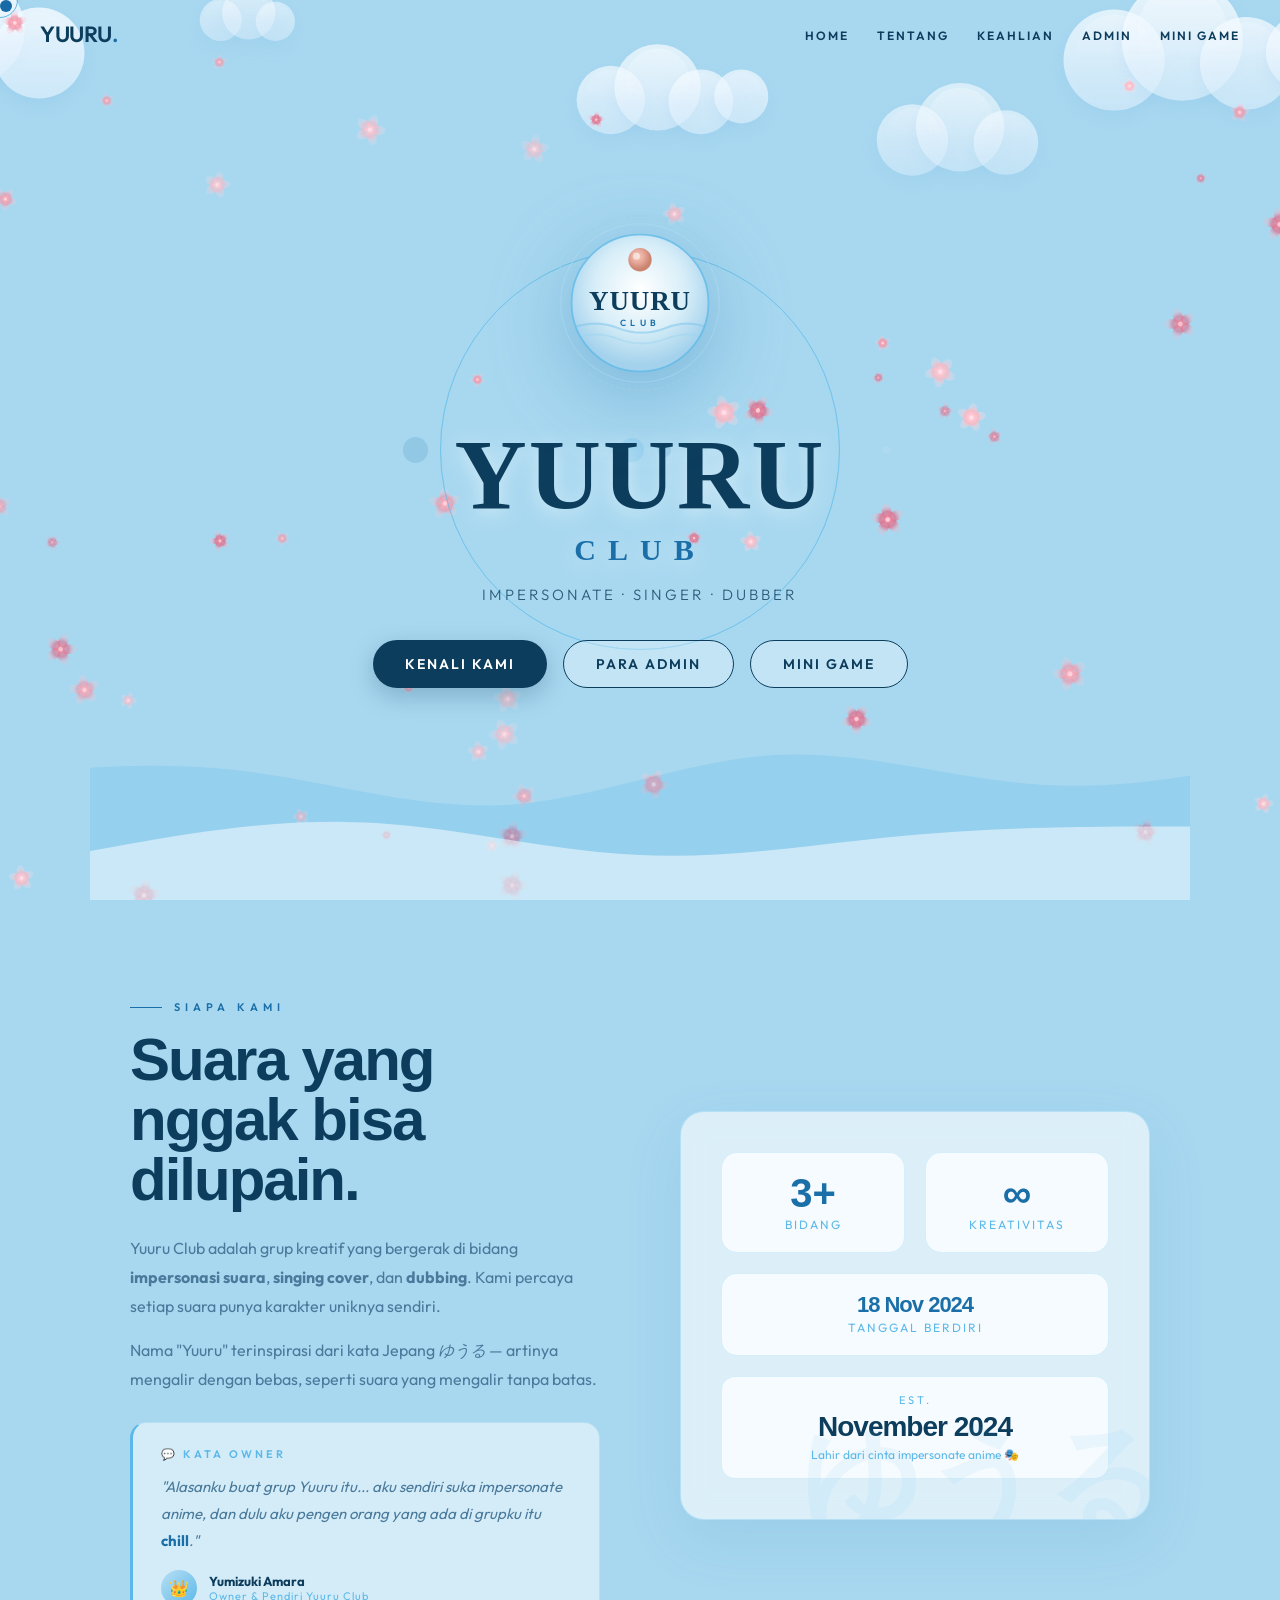
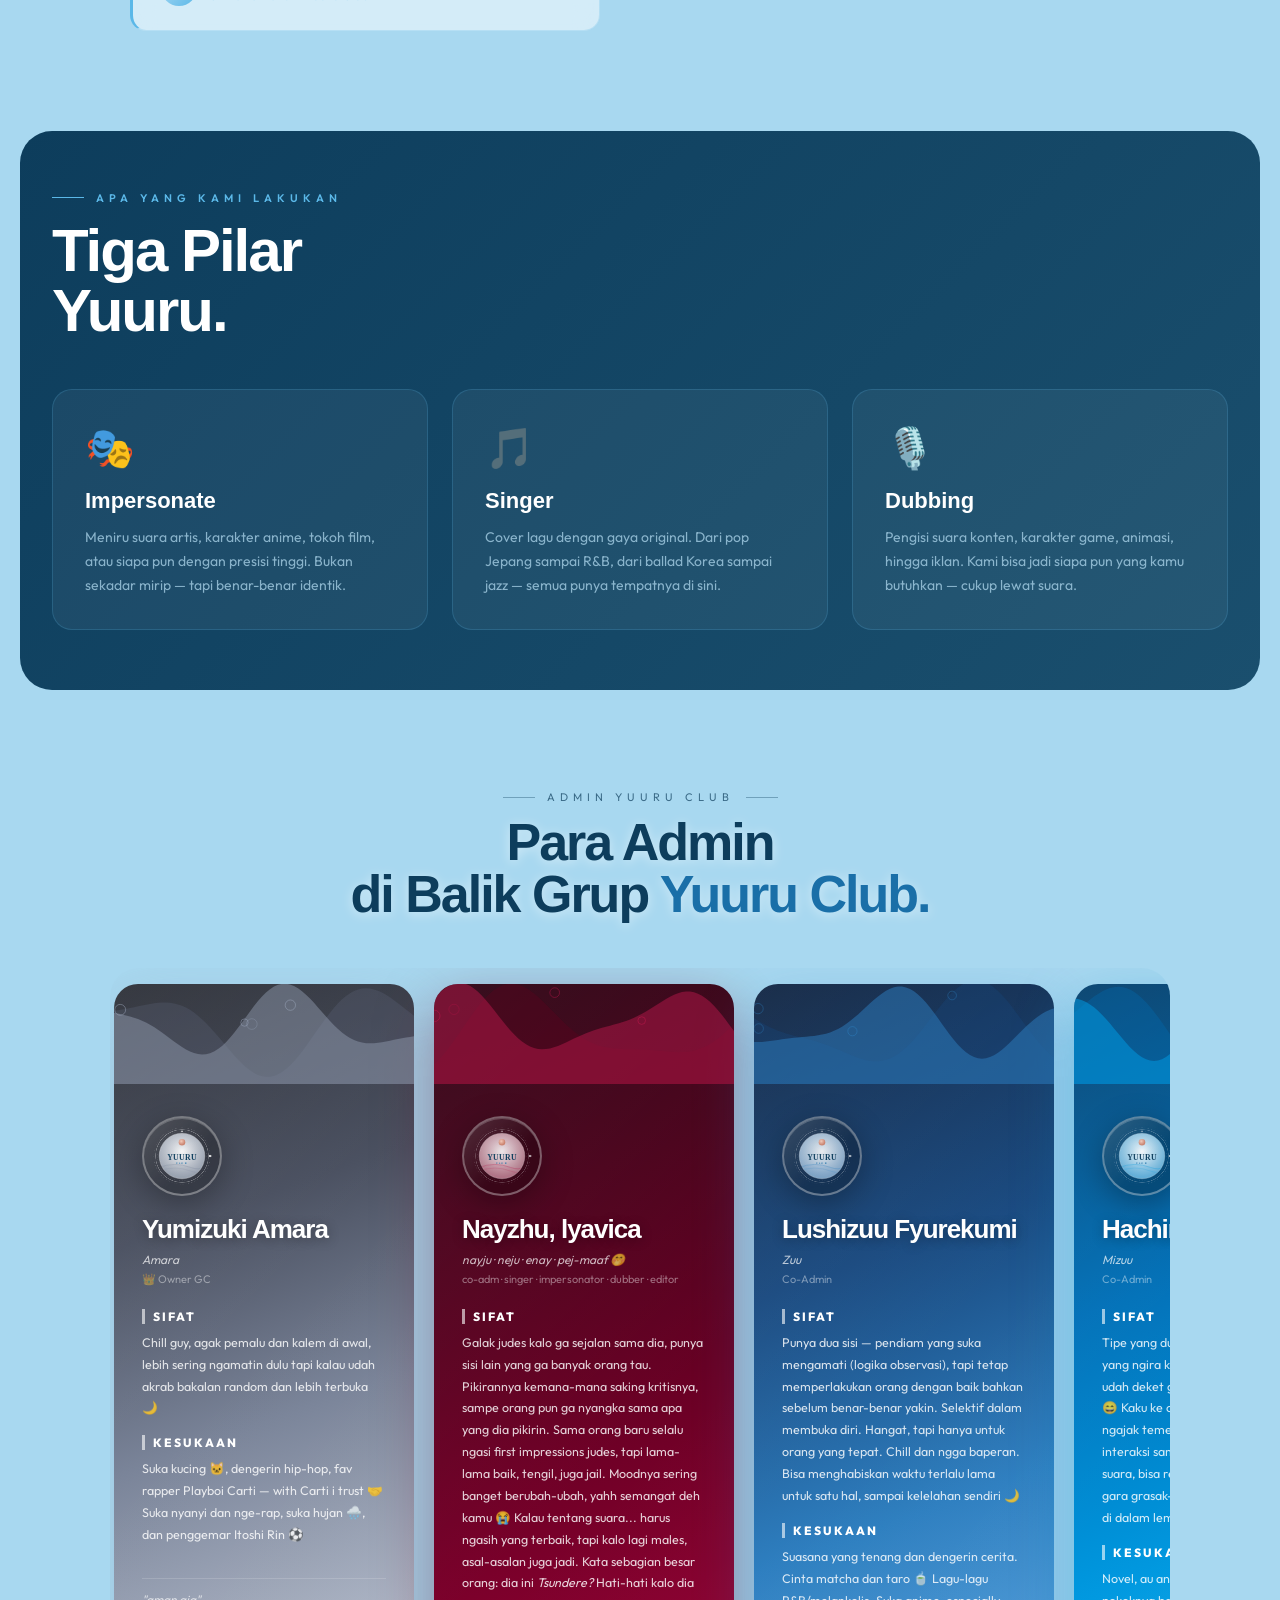
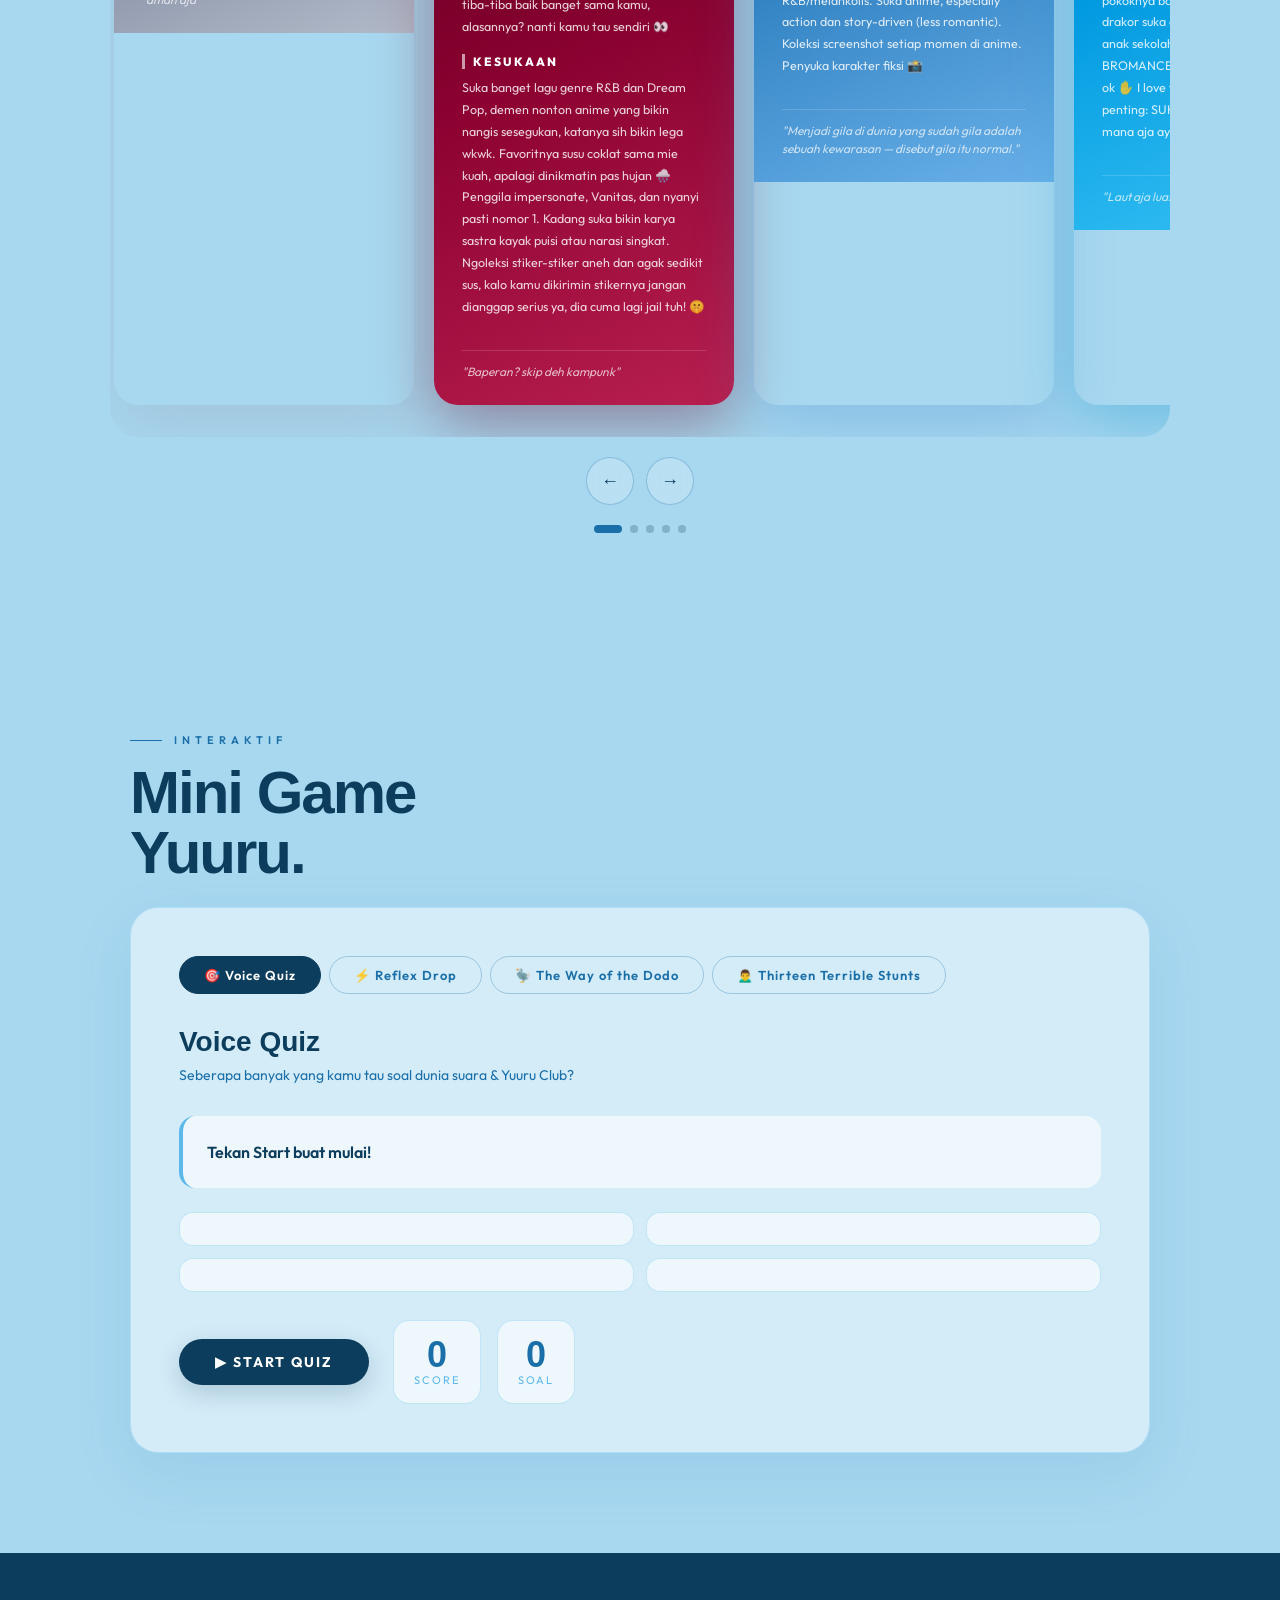
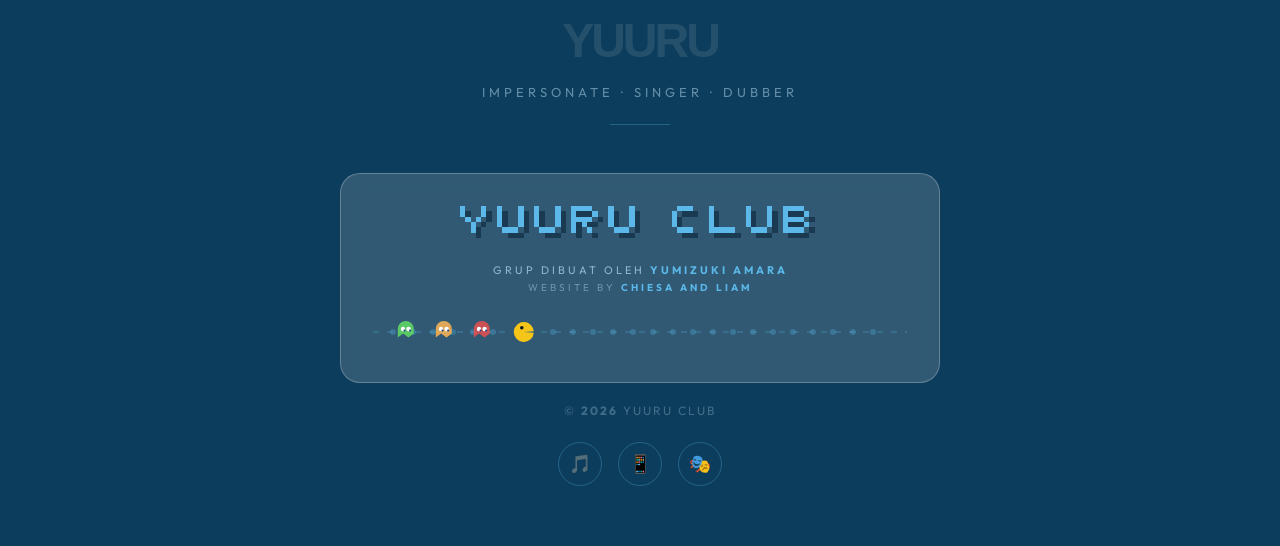
==== commit b1093e7c: "Add files via upload" ====
--- a/(index).html
+++ b/(index).html
@@ -847,4 +847,4 @@
   </script>
 </body>
 
-</html>
+</html>
